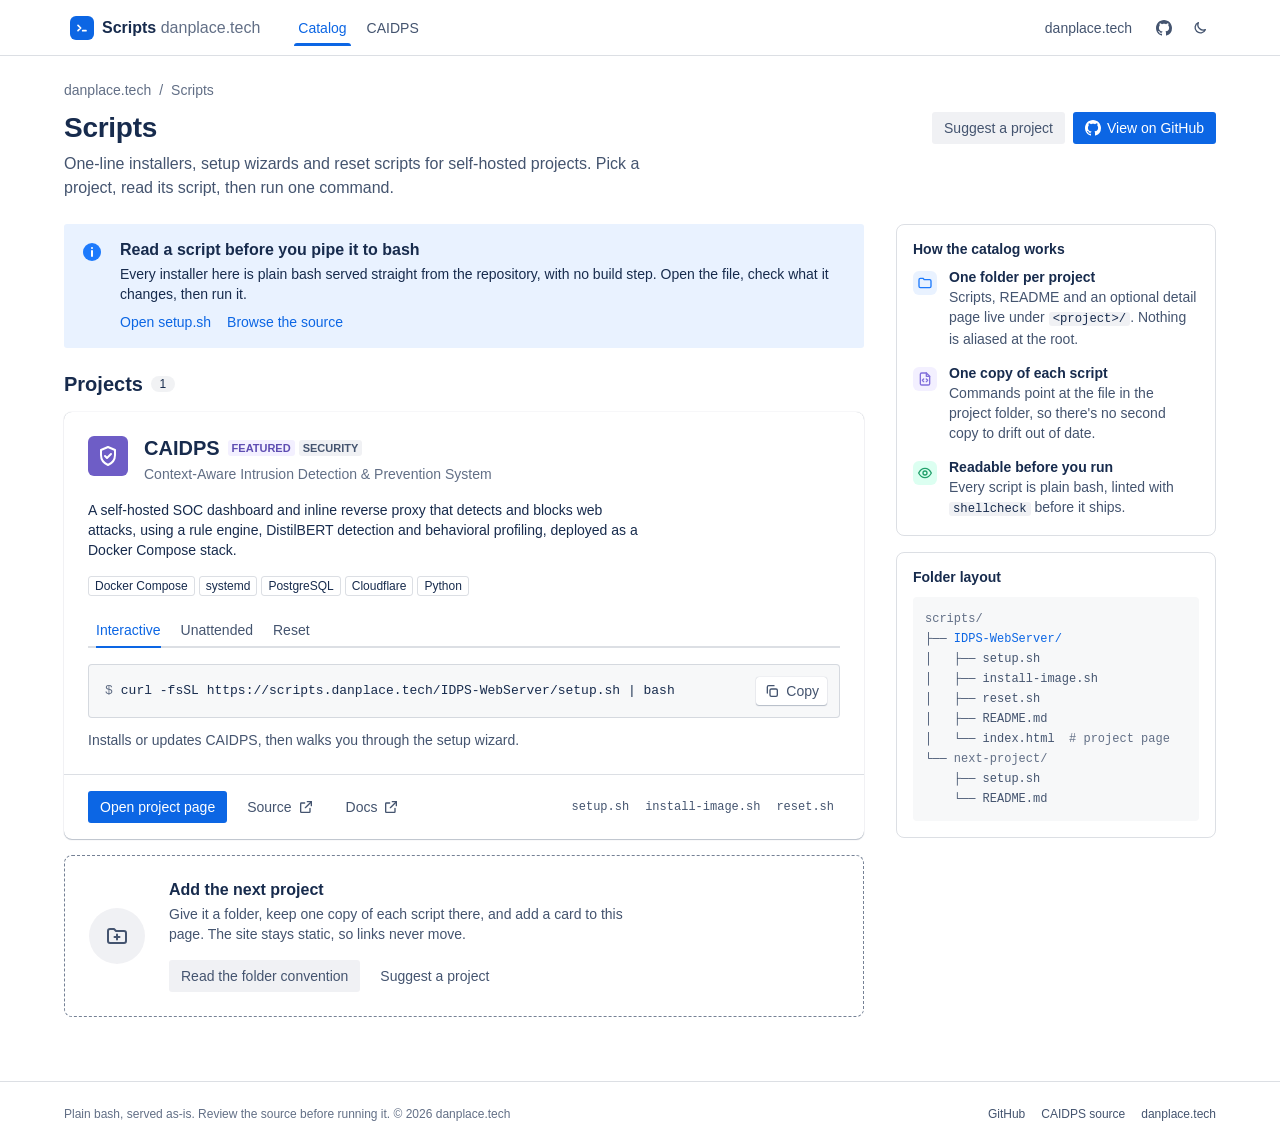
==== index.html @ fae5d6fe "feat(site): redesign catalog and CAIDPS page with Atlassian-style design system Move both pages onto" ====
<!DOCTYPE html>
<html lang="en">
<head>
  <meta charset="UTF-8">
  <meta name="viewport" content="width=device-width, initial-scale=1.0">
  <title>Scripts catalog | danplace.tech</title>
  <meta name="description" content="Reviewed one-line installers, setup scripts and reset scripts for self-hosted danplace.tech projects.">
  <meta name="theme-color" content="#FFFFFF" media="(prefers-color-scheme: light)">
  <meta name="theme-color" content="#1D2125" media="(prefers-color-scheme: dark)">
  <meta property="og:title" content="Scripts | danplace.tech">
  <meta property="og:description" content="Reviewed one-line installers, setup scripts and reset scripts for self-hosted danplace.tech projects.">
  <meta property="og:type" content="website">
  <meta property="og:url" content="https://scripts.danplace.tech/">
  <meta name="twitter:card" content="summary">
  <link rel="icon" href="favicon.svg" type="image/svg+xml">
  <script>
    try {
      var t = localStorage.getItem('ds-theme');
      if (t === 'light' || t === 'dark') document.documentElement.setAttribute('data-theme', t);
    } catch (e) {}
  </script>
  <link rel="stylesheet" href="assets/site.css">
</head>
<body>
  <a class="skip-link" href="#main">Skip to content</a>

  <header class="topnav">
    <div class="topnav-inner">
      <a class="product" href="./" aria-label="Scripts catalog home">
        <span class="product-logo" aria-hidden="true"><svg class="icon"><use href="assets/icons.svg#i-terminal"/></svg></span>
        <span>Scripts <span class="product-site">danplace.tech</span></span>
      </a>
      <nav aria-label="Primary">
        <ul class="nav-items">
          <li><a class="nav-item" href="./" aria-current="page">Catalog</a></li>
          <li><a class="nav-item" href="IDPS-WebServer/">CAIDPS</a></li>
        </ul>
      </nav>
      <div class="topnav-end">
        <a class="btn btn-subtle hide-small" href="https://danplace.tech" target="_blank" rel="noopener">danplace.tech</a>
        <a class="btn btn-subtle btn-icon" href="https://github.com/Jerit3787/scripts" target="_blank" rel="noopener" aria-label="Scripts repository on GitHub" title="Scripts repository on GitHub">
          <svg class="icon" aria-hidden="true"><use href="assets/icons.svg#i-github"/></svg>
        </a>
        <button class="btn btn-subtle btn-icon theme-toggle" type="button" data-theme-toggle aria-label="Switch theme">
          <svg class="icon icon-moon" aria-hidden="true"><use href="assets/icons.svg#i-moon"/></svg>
          <svg class="icon icon-sun" aria-hidden="true"><use href="assets/icons.svg#i-sun"/></svg>
        </button>
      </div>
    </div>
  </header>

  <main id="main" class="page">
    <nav class="breadcrumbs" aria-label="Breadcrumb">
      <ol>
        <li><a href="https://danplace.tech" target="_blank" rel="noopener">danplace.tech</a></li>
        <li><span aria-current="page">Scripts</span></li>
      </ol>
    </nav>

    <div class="page-header">
      <div class="page-header-main">
        <h1 class="page-title">Scripts</h1>
        <p class="page-description">
          One-line installers, setup wizards and reset scripts for self-hosted projects.
          Pick a project, read its script, then run one command.
        </p>
      </div>
      <div class="btn-group">
        <a class="btn" href="https://github.com/Jerit3787/scripts/issues" target="_blank" rel="noopener">Suggest a project</a>
        <a class="btn btn-primary" href="https://github.com/Jerit3787/scripts" target="_blank" rel="noopener">
          <svg class="icon" aria-hidden="true"><use href="assets/icons.svg#i-github"/></svg>
          View on GitHub
        </a>
      </div>
    </div>

    <div class="layout">
      <div class="stack">
        <section class="section-message" aria-labelledby="read-first-title">
          <svg class="icon-24" aria-hidden="true"><use href="assets/icons.svg#i-info"/></svg>
          <div class="section-message-body">
            <h2 id="read-first-title" class="heading-small">Read a script before you pipe it to bash</h2>
            <p>Every installer here is plain bash served straight from the repository, with no build step. Open the file, check what it changes, then run it.</p>
            <div class="section-message-actions">
              <a href="IDPS-WebServer/setup.sh">Open setup.sh</a>
              <a href="https://github.com/Jerit3787/scripts" target="_blank" rel="noopener">Browse the source</a>
            </div>
          </div>
        </section>

        <section class="stack-tight" id="catalog" aria-labelledby="catalog-title">
          <h2 id="catalog-title" class="section-heading">Projects <span class="badge" aria-label="1 project">1</span></h2>

          <article class="card" aria-labelledby="caidps-title">
            <div class="card-body">
              <div class="project-head">
                <span class="avatar" aria-hidden="true"><svg class="icon-24"><use href="assets/icons.svg#i-shield"/></svg></span>
                <div class="project-head-text">
                  <h3 id="caidps-title" class="project-title">
                    <a href="IDPS-WebServer/">CAIDPS</a>
                    <span class="lozenges">
                      <span class="lozenge lozenge-new">Featured</span>
                      <span class="lozenge">Security</span>
                    </span>
                  </h3>
                  <p class="project-subtitle">Context-Aware Intrusion Detection &amp; Prevention System</p>
                </div>
              </div>

              <p class="project-desc">
                A self-hosted SOC dashboard and inline reverse proxy that detects and blocks web attacks, using a
                rule engine, DistilBERT detection and behavioral profiling, deployed as a Docker Compose stack.
              </p>

              <ul class="tags" aria-label="Technologies">
                <li class="tag">Docker Compose</li>
                <li class="tag">systemd</li>
                <li class="tag">PostgreSQL</li>
                <li class="tag">Cloudflare</li>
                <li class="tag">Python</li>
              </ul>

              <div class="tabs" data-tabs>
                <div class="tab-list" role="tablist" aria-label="CAIDPS commands">
                  <button class="tab" type="button" role="tab" id="tab-interactive" aria-controls="panel-interactive" aria-selected="true">Interactive</button>
                  <button class="tab" type="button" role="tab" id="tab-unattended" aria-controls="panel-unattended" aria-selected="false" tabindex="-1">Unattended</button>
                  <button class="tab" type="button" role="tab" id="tab-reset" aria-controls="panel-reset" aria-selected="false" tabindex="-1">Reset</button>
                </div>

                <div class="tab-panel" role="tabpanel" id="panel-interactive" aria-labelledby="tab-interactive">
                  <div class="code-block">
                    <pre><span class="prompt" aria-hidden="true">$</span><code id="cmd-interactive">curl -fsSL https://scripts.danplace.tech/IDPS-WebServer/setup.sh | bash</code></pre>
                    <button class="btn" type="button" data-copy-target="cmd-interactive" aria-label="Copy interactive install command">
                      <svg class="icon icon-copy" aria-hidden="true"><use href="assets/icons.svg#i-copy"/></svg>
                      <svg class="icon icon-check" aria-hidden="true"><use href="assets/icons.svg#i-check"/></svg>
                      <span class="copy-label">Copy</span>
                    </button>
                  </div>
                  <p>Installs or updates CAIDPS, then walks you through the setup wizard.</p>
                </div>

                <div class="tab-panel" role="tabpanel" id="panel-unattended" aria-labelledby="tab-unattended" hidden>
                  <div class="code-block">
                    <pre><span class="prompt" aria-hidden="true">$</span><code id="cmd-unattended">curl -fsSL https://scripts.danplace.tech/IDPS-WebServer/setup.sh | CAIDPS_NON_INTERACTIVE=1 bash</code></pre>
                    <button class="btn" type="button" data-copy-target="cmd-unattended" aria-label="Copy unattended install command">
                      <svg class="icon icon-copy" aria-hidden="true"><use href="assets/icons.svg#i-copy"/></svg>
                      <svg class="icon icon-check" aria-hidden="true"><use href="assets/icons.svg#i-check"/></svg>
                      <span class="copy-label">Copy</span>
                    </button>
                  </div>
                  <p>Production install with the Docker Compose stack and no prompts. For an install without a git checkout, use the <a href="IDPS-WebServer/#install">image-only command</a>.</p>
                </div>

                <div class="tab-panel" role="tabpanel" id="panel-reset" aria-labelledby="tab-reset" hidden>
                  <div class="code-block">
                    <pre><span class="prompt" aria-hidden="true">$</span><code id="cmd-reset">curl -fsSL https://scripts.danplace.tech/IDPS-WebServer/reset.sh | bash</code></pre>
                    <button class="btn" type="button" data-copy-target="cmd-reset" aria-label="Copy reset command">
                      <svg class="icon icon-copy" aria-hidden="true"><use href="assets/icons.svg#i-copy"/></svg>
                      <svg class="icon icon-check" aria-hidden="true"><use href="assets/icons.svg#i-check"/></svg>
                      <span class="copy-label">Copy</span>
                    </button>
                  </div>
                  <p>Deletes local CAIDPS data, database and volumes after you type <code>reset</code>. Back up first with <code>scripts/backup.sh create</code>.</p>
                </div>
              </div>
            </div>

            <div class="card-footer">
              <div class="btn-group">
                <a class="btn btn-primary" href="IDPS-WebServer/">Open project page</a>
                <a class="btn btn-subtle" href="https://github.com/Jerit3787/IDPS-WebServer" target="_blank" rel="noopener">
                  Source <svg class="icon" aria-hidden="true"><use href="assets/icons.svg#i-external"/></svg>
                </a>
                <a class="btn btn-subtle" href="https://github.com/Jerit3787/scripts/blob/main/IDPS-WebServer/README.md" target="_blank" rel="noopener">
                  Docs <svg class="icon" aria-hidden="true"><use href="assets/icons.svg#i-external"/></svg>
                </a>
              </div>
              <ul class="file-chips" aria-label="Scripts in this project">
                <li><a href="IDPS-WebServer/setup.sh">setup.sh</a></li>
                <li><a href="IDPS-WebServer/install-image.sh">install-image.sh</a></li>
                <li><a href="IDPS-WebServer/reset.sh">reset.sh</a></li>
              </ul>
            </div>
          </article>

          <div class="empty-state">
            <span class="empty-state-art" aria-hidden="true"><svg class="icon-24"><use href="assets/icons.svg#i-folder-plus"/></svg></span>
            <div>
              <h3 class="heading-small">Add the next project</h3>
              <p>Give it a folder, keep one copy of each script there, and add a card to this page. The site stays static, so links never move.</p>
              <div class="btn-group">
                <a class="btn" href="https://github.com/Jerit3787/scripts#adding-a-project" target="_blank" rel="noopener">Read the folder convention</a>
                <a class="btn btn-subtle" href="https://github.com/Jerit3787/scripts/issues" target="_blank" rel="noopener">Suggest a project</a>
              </div>
            </div>
          </div>
        </section>
      </div>

      <aside id="how" aria-labelledby="how-title">
        <section class="panel">
          <h2 id="how-title" class="panel-title">How the catalog works</h2>
          <ul class="rule-list">
            <li>
              <span class="icon-tile tile-blue" aria-hidden="true"><svg class="icon"><use href="assets/icons.svg#i-folder"/></svg></span>
              <div>
                <h3 class="heading-xsmall">One folder per project</h3>
                <p>Scripts, README and an optional detail page live under <code>&lt;project&gt;/</code>. Nothing is aliased at the root.</p>
              </div>
            </li>
            <li>
              <span class="icon-tile tile-purple" aria-hidden="true"><svg class="icon"><use href="assets/icons.svg#i-file-code"/></svg></span>
              <div>
                <h3 class="heading-xsmall">One copy of each script</h3>
                <p>Commands point at the file in the project folder, so there's no second copy to drift out of date.</p>
              </div>
            </li>
            <li>
              <span class="icon-tile tile-green" aria-hidden="true"><svg class="icon"><use href="assets/icons.svg#i-eye"/></svg></span>
              <div>
                <h3 class="heading-xsmall">Readable before you run</h3>
                <p>Every script is plain bash, linted with <code>shellcheck</code> before it ships.</p>
              </div>
            </li>
          </ul>
        </section>

        <section class="panel" aria-labelledby="layout-title">
          <h2 id="layout-title" class="panel-title">Folder layout</h2>
          <pre class="tree" aria-label="Project folder convention"><span class="dim">scripts/</span>
├── <span class="hl">IDPS-WebServer/</span>
│   ├── setup.sh
│   ├── install-image.sh
│   ├── reset.sh
│   ├── README.md
│   └── index.html  <span class="dim"># project page</span>
└── <span class="dim">next-project/</span>
    ├── setup.sh
    └── README.md</pre>
        </section>
      </aside>
    </div>
  </main>

  <footer class="site-footer">
    <div class="site-footer-inner">
      <p>Plain bash, served as-is. Review the source before running it. © 2026 danplace.tech</p>
      <ul class="footer-links">
        <li><a href="https://github.com/Jerit3787/scripts" target="_blank" rel="noopener">GitHub</a></li>
        <li><a href="https://github.com/Jerit3787/IDPS-WebServer" target="_blank" rel="noopener">CAIDPS source</a></li>
        <li><a href="https://danplace.tech" target="_blank" rel="noopener">danplace.tech</a></li>
      </ul>
    </div>
  </footer>

  <script src="assets/site.js"></script>
</body>
</html>
---- assets/site.css ----
/*
 * scripts.danplace.tech — shared styles
 * Modelled on the Atlassian Design System (ADS): design tokens, 8px spacing grid,
 * system type stack, and ADS-style components (top nav, buttons, lozenges, tags,
 * tabs, section messages, code blocks, flags). Light and dark themes.
 */

/* ---------- Tokens: light ---------- */
:root {
  color-scheme: light;

  --ds-text: #172B4D;
  --ds-text-subtle: #44546F;
  --ds-text-subtlest: #626F86;
  --ds-text-inverse: #FFFFFF;
  --ds-text-selected: #0C66E4;
  --ds-text-success: #216E4E;
  --ds-text-warning: #A54800;
  --ds-text-danger: #AE2E24;
  --ds-text-discovery: #5E4DB2;
  --ds-text-information: #0055CC;
  --ds-link: #0C66E4;
  --ds-link-pressed: #0055CC;

  --ds-icon-information: #1D7AFC;
  --ds-icon-warning: #E56910;
  --ds-icon-success: #22A06B;
  --ds-icon-discovery: #8270DB;

  --ds-surface: #FFFFFF;
  --ds-surface-sunken: #F7F8F9;
  --ds-surface-raised: #FFFFFF;
  --ds-surface-overlay: #FFFFFF;

  --ds-bg-neutral: #091E420F;
  --ds-bg-neutral-hovered: #091E4224;
  --ds-bg-neutral-pressed: #091E424F;
  --ds-bg-neutral-subtle-hovered: #091E420F;
  --ds-bg-neutral-subtle-pressed: #091E4224;
  --ds-bg-selected: #E9F2FF;
  --ds-bg-selected-hovered: #CCE0FF;
  --ds-bg-brand-bold: #0C66E4;
  --ds-bg-brand-bold-hovered: #0055CC;
  --ds-bg-brand-bold-pressed: #09326C;
  --ds-bg-information: #E9F2FF;
  --ds-bg-warning: #FFF7D6;
  --ds-bg-success: #DCFFF1;
  --ds-bg-success-bold: #1F845A;
  --ds-bg-discovery: #F3F0FF;
  --ds-bg-discovery-bold: #6E5DC6;
  --ds-bg-inverse: #172B4D;

  --ds-border: #091E4224;
  --ds-border-bold: #758195;
  --ds-border-focused: #388BFF;
  --ds-border-selected: #0C66E4;

  --ds-shadow-raised: 0 1px 1px #091E4240, 0 0 1px #091E424F;
  --ds-shadow-overlay: 0 8px 12px #091E4226, 0 0 1px #091E424F;

  --ds-font: ui-sans-serif, -apple-system, BlinkMacSystemFont, "Segoe UI", Ubuntu, "Helvetica Neue", sans-serif;
  --ds-font-code: ui-monospace, Menlo, "Segoe UI Mono", "Ubuntu Mono", monospace;

  /* 8px grid */
  --ds-space-050: 4px;
  --ds-space-075: 6px;
  --ds-space-100: 8px;
  --ds-space-150: 12px;
  --ds-space-200: 16px;
  --ds-space-250: 20px;
  --ds-space-300: 24px;
  --ds-space-400: 32px;
  --ds-space-500: 40px;
  --ds-space-600: 48px;
  --ds-space-800: 64px;

  --ds-radius-small: 3px;
  --ds-radius: 4px;
  --ds-radius-large: 8px;
}

/* ---------- Tokens: dark ---------- */
@media (prefers-color-scheme: dark) {
  :root:not([data-theme="light"]) {
    color-scheme: dark;
    --ds-text: #B6C2CF;
    --ds-text-subtle: #9FADBC;
    --ds-text-subtlest: #8C9BAB;
    --ds-text-inverse: #1D2125;
    --ds-text-selected: #579DFF;
    --ds-text-success: #7EE2B8;
    --ds-text-warning: #F5CD47;
    --ds-text-danger: #FD9891;
    --ds-text-discovery: #B8ACF6;
    --ds-text-information: #85B8FF;
    --ds-link: #579DFF;
    --ds-link-pressed: #85B8FF;
    --ds-icon-information: #388BFF;
    --ds-icon-warning: #FEA362;
    --ds-icon-success: #2ABB7F;
    --ds-icon-discovery: #8F7EE7;
    --ds-surface: #1D2125;
    --ds-surface-sunken: #161A1D;
    --ds-surface-raised: #22272B;
    --ds-surface-overlay: #282E33;
    --ds-bg-neutral: #A1BDD914;
    --ds-bg-neutral-hovered: #A6C5E229;
    --ds-bg-neutral-pressed: #BFDBF847;
    --ds-bg-neutral-subtle-hovered: #A1BDD914;
    --ds-bg-neutral-subtle-pressed: #A6C5E229;
    --ds-bg-selected: #1C2B41;
    --ds-bg-selected-hovered: #09326C;
    --ds-bg-brand-bold: #579DFF;
    --ds-bg-brand-bold-hovered: #85B8FF;
    --ds-bg-brand-bold-pressed: #CCE0FF;
    --ds-bg-information: #1C2B41;
    --ds-bg-warning: #533F04;
    --ds-bg-success: #164B35;
    --ds-bg-success-bold: #4BCE97;
    --ds-bg-discovery: #352C63;
    --ds-bg-discovery-bold: #9F8FEF;
    --ds-bg-inverse: #DEE4EA;
    --ds-border: #A6C5E229;
    --ds-border-bold: #738496;
    --ds-border-focused: #85B8FF;
    --ds-border-selected: #579DFF;
    --ds-shadow-raised: 0 1px 1px #03040442, 0 0 1px #03040480;
    --ds-shadow-overlay: 0 0 0 1px #39424A, 0 8px 12px #0304045C, 0 0 1px 1px #03040480;
  }
}

:root[data-theme="dark"] {
  color-scheme: dark;
  --ds-text: #B6C2CF;
  --ds-text-subtle: #9FADBC;
  --ds-text-subtlest: #8C9BAB;
  --ds-text-inverse: #1D2125;
  --ds-text-selected: #579DFF;
  --ds-text-success: #7EE2B8;
  --ds-text-warning: #F5CD47;
  --ds-text-danger: #FD9891;
  --ds-text-discovery: #B8ACF6;
  --ds-text-information: #85B8FF;
  --ds-link: #579DFF;
  --ds-link-pressed: #85B8FF;
  --ds-icon-information: #388BFF;
  --ds-icon-warning: #FEA362;
  --ds-icon-success: #2ABB7F;
  --ds-icon-discovery: #8F7EE7;
  --ds-surface: #1D2125;
  --ds-surface-sunken: #161A1D;
  --ds-surface-raised: #22272B;
  --ds-surface-overlay: #282E33;
  --ds-bg-neutral: #A1BDD914;
  --ds-bg-neutral-hovered: #A6C5E229;
  --ds-bg-neutral-pressed: #BFDBF847;
  --ds-bg-neutral-subtle-hovered: #A1BDD914;
  --ds-bg-neutral-subtle-pressed: #A6C5E229;
  --ds-bg-selected: #1C2B41;
  --ds-bg-selected-hovered: #09326C;
  --ds-bg-brand-bold: #579DFF;
  --ds-bg-brand-bold-hovered: #85B8FF;
  --ds-bg-brand-bold-pressed: #CCE0FF;
  --ds-bg-information: #1C2B41;
  --ds-bg-warning: #533F04;
  --ds-bg-success: #164B35;
  --ds-bg-success-bold: #4BCE97;
  --ds-bg-discovery: #352C63;
  --ds-bg-discovery-bold: #9F8FEF;
  --ds-bg-inverse: #DEE4EA;
  --ds-border: #A6C5E229;
  --ds-border-bold: #738496;
  --ds-border-focused: #85B8FF;
  --ds-border-selected: #579DFF;
  --ds-shadow-raised: 0 1px 1px #03040442, 0 0 1px #03040480;
  --ds-shadow-overlay: 0 0 0 1px #39424A, 0 8px 12px #0304045C, 0 0 1px 1px #03040480;
}

/* ---------- Base ---------- */
*,
*::before,
*::after {
  box-sizing: border-box;
}

html {
  -webkit-text-size-adjust: 100%;
  scroll-padding-top: 72px;
}

body {
  margin: 0;
  min-height: 100vh;
  background: var(--ds-surface);
  color: var(--ds-text);
  font-family: var(--ds-font);
  font-size: 14px;
  line-height: 20px;
  -webkit-font-smoothing: antialiased;
}

h1, h2, h3, p, ul, ol, pre, figure {
  margin: 0;
}

ul, ol {
  padding: 0;
}

a {
  color: var(--ds-link);
  text-decoration: none;
}

a:hover {
  text-decoration: underline;
}

a:active {
  color: var(--ds-link-pressed);
}

button {
  font: inherit;
  color: inherit;
}

code {
  font-family: var(--ds-font-code);
  font-size: 0.875em;
}

:not(pre) > code {
  padding: 0 var(--ds-space-050);
  border-radius: var(--ds-radius-small);
  background: var(--ds-bg-neutral);
  color: var(--ds-text);
  overflow-wrap: anywhere;
}

:focus-visible {
  outline: 2px solid var(--ds-border-focused);
  outline-offset: 2px;
}

::selection {
  background: var(--ds-bg-selected-hovered);
}

.visually-hidden {
  position: absolute;
  width: 1px;
  height: 1px;
  overflow: hidden;
  clip: rect(0 0 0 0);
  white-space: nowrap;
}

.skip-link {
  position: absolute;
  top: var(--ds-space-100);
  left: -9999px;
  z-index: 300;
  padding: var(--ds-space-075) var(--ds-space-150);
  border-radius: var(--ds-radius);
  background: var(--ds-bg-brand-bold);
  color: var(--ds-text-inverse);
  font-weight: 500;
}

.skip-link:focus {
  left: var(--ds-space-200);
}

.icon {
  width: 16px;
  height: 16px;
  flex: 0 0 auto;
}

.icon-24 {
  width: 24px;
  height: 24px;
  flex: 0 0 auto;
}

/* ---------- Top navigation ---------- */
.topnav {
  position: sticky;
  top: 0;
  z-index: 100;
  height: 56px;
  background: var(--ds-surface);
  border-bottom: 1px solid var(--ds-border);
}

.topnav-inner {
  display: flex;
  align-items: center;
  gap: var(--ds-space-100);
  height: 100%;
  max-width: 1200px;
  margin: 0 auto;
  padding: 0 var(--ds-space-300);
}

.product {
  display: inline-flex;
  align-items: center;
  gap: var(--ds-space-100);
  height: 40px;
  margin-right: var(--ds-space-200);
  padding: 0 var(--ds-space-075);
  border-radius: var(--ds-radius);
  color: var(--ds-text);
  font-size: 16px;
  font-weight: 600;
  white-space: nowrap;
}

.product:hover {
  background: var(--ds-bg-neutral-subtle-hovered);
  text-decoration: none;
}

.product-logo {
  display: grid;
  place-items: center;
  width: 24px;
  height: 24px;
  border-radius: 6px;
  background: var(--ds-bg-brand-bold);
  color: var(--ds-text-inverse);
}

.product-site {
  color: var(--ds-text-subtlest);
  font-weight: 400;
}

.nav-items {
  display: flex;
  align-items: stretch;
  gap: var(--ds-space-050);
  height: 100%;
  list-style: none;
}

.nav-items li {
  display: flex;
}

.nav-item {
  position: relative;
  display: inline-flex;
  align-items: center;
  margin: var(--ds-space-100) 0;
  padding: 0 var(--ds-space-100);
  border-radius: var(--ds-radius);
  color: var(--ds-text-subtle);
  font-weight: 500;
  white-space: nowrap;
}

.nav-item:hover {
  background: var(--ds-bg-neutral-subtle-hovered);
  color: var(--ds-text);
  text-decoration: none;
}

.nav-item[aria-current="page"] {
  color: var(--ds-text-selected);
}

.nav-item[aria-current="page"]::after {
  content: "";
  position: absolute;
  right: var(--ds-space-050);
  bottom: -8px;
  left: var(--ds-space-050);
  height: 3px;
  border-radius: 3px 3px 0 0;
  background: var(--ds-border-selected);
}

.topnav-end {
  display: flex;
  align-items: center;
  gap: var(--ds-space-050);
  margin-left: auto;
}

/* ---------- Buttons ---------- */
.btn {
  display: inline-flex;
  align-items: center;
  justify-content: center;
  gap: var(--ds-space-075);
  height: 32px;
  padding: 0 var(--ds-space-150);
  border: 0;
  border-radius: var(--ds-radius-small);
  background: var(--ds-bg-neutral);
  color: var(--ds-text-subtle);
  font-size: 14px;
  font-weight: 500;
  line-height: 20px;
  white-space: nowrap;
  cursor: pointer;
  transition: background-color 0.1s ease;
}

.btn:hover {
  background: var(--ds-bg-neutral-hovered);
  color: var(--ds-text-subtle);
  text-decoration: none;
}

.btn:active {
  background: var(--ds-bg-neutral-pressed);
}

.btn-primary {
  background: var(--ds-bg-brand-bold);
  color: var(--ds-text-inverse);
}

.btn-primary:hover {
  background: var(--ds-bg-brand-bold-hovered);
  color: var(--ds-text-inverse);
}

.btn-primary:active {
  background: var(--ds-bg-brand-bold-pressed);
  color: var(--ds-text-inverse);
}

.btn-subtle {
  background: transparent;
}

.btn-subtle:hover {
  background: var(--ds-bg-neutral-subtle-hovered);
}

.btn-subtle:active {
  background: var(--ds-bg-neutral-subtle-pressed);
}

.btn-icon {
  width: 32px;
  padding: 0;
}

.btn.is-copied {
  background: var(--ds-bg-success);
  color: var(--ds-text-success);
}

.btn .icon-check {
  display: none;
}

.btn.is-copied .icon-copy {
  display: none;
}

.btn.is-copied .icon-check {
  display: block;
}

.btn-group {
  display: flex;
  flex-wrap: wrap;
  gap: var(--ds-space-100);
}

/* Theme toggle shows the icon of the theme it switches to */
.theme-toggle .icon-sun {
  display: none;
}

:root[data-theme="dark"] .theme-toggle .icon-sun {
  display: block;
}

:root[data-theme="dark"] .theme-toggle .icon-moon {
  display: none;
}

@media (prefers-color-scheme: dark) {
  :root:not([data-theme="light"]) .theme-toggle .icon-sun {
    display: block;
  }

  :root:not([data-theme="light"]) .theme-toggle .icon-moon {
    display: none;
  }
}

/* ---------- Page layout ---------- */
.page {
  max-width: 1200px;
  margin: 0 auto;
  padding: var(--ds-space-300) var(--ds-space-300) var(--ds-space-800);
}

.page-header {
  display: flex;
  align-items: flex-start;
  justify-content: space-between;
  gap: var(--ds-space-300);
  margin-bottom: var(--ds-space-300);
}

.page-header-main {
  min-width: 0;
}

.page-title-row {
  display: flex;
  align-items: center;
  gap: var(--ds-space-200);
}

.page-title {
  font-size: 28px;
  font-weight: 600;
  line-height: 32px;
  letter-spacing: -0.01em;
}

.page-description {
  max-width: 68ch;
  margin-top: var(--ds-space-100);
  color: var(--ds-text-subtle);
  font-size: 16px;
  line-height: 24px;
}

.layout {
  display: grid;
  grid-template-columns: minmax(0, 1fr) 320px;
  gap: var(--ds-space-400);
  align-items: start;
}

.stack {
  display: grid;
  gap: var(--ds-space-300);
}

.stack-tight {
  display: grid;
  gap: var(--ds-space-200);
}

.section-heading {
  display: flex;
  align-items: center;
  gap: var(--ds-space-100);
  font-size: 20px;
  font-weight: 600;
  line-height: 24px;
}

.section-intro {
  margin-top: var(--ds-space-050);
  color: var(--ds-text-subtle);
}

.heading-small {
  font-size: 16px;
  font-weight: 600;
  line-height: 20px;
}

.heading-xsmall {
  font-size: 14px;
  font-weight: 600;
  line-height: 16px;
}

.subtle {
  color: var(--ds-text-subtle);
}

.subtlest {
  color: var(--ds-text-subtlest);
}

/* ---------- Breadcrumbs ---------- */
.breadcrumbs {
  margin-bottom: var(--ds-space-150);
}

.breadcrumbs ol {
  display: flex;
  flex-wrap: wrap;
  align-items: center;
  list-style: none;
}

.breadcrumbs li {
  display: inline-flex;
  align-items: center;
  color: var(--ds-text-subtlest);
}

.breadcrumbs li + li::before {
  content: "/";
  padding: 0 var(--ds-space-100);
  color: var(--ds-text-subtlest);
}

.breadcrumbs a {
  color: var(--ds-text-subtlest);
}

.breadcrumbs a:hover {
  color: var(--ds-text-subtle);
}

/* ---------- Avatar (project) ---------- */
.avatar {
  display: grid;
  place-items: center;
  width: 40px;
  height: 40px;
  flex: 0 0 auto;
  border-radius: 6px;
  background: var(--ds-bg-discovery-bold);
  color: #FFFFFF;
}

.avatar-large {
  width: 48px;
  height: 48px;
  border-radius: 8px;
}

:root[data-theme="dark"] .avatar {
  color: #1D2125;
}

@media (prefers-color-scheme: dark) {
  :root:not([data-theme="light"]) .avatar {
    color: #1D2125;
  }
}

/* ---------- Lozenge, tag, badge ---------- */
.lozenge {
  display: inline-flex;
  align-items: center;
  height: 16px;
  padding: 0 var(--ds-space-050);
  border-radius: var(--ds-radius-small);
  background: var(--ds-bg-neutral);
  color: var(--ds-text-subtle);
  font-size: 11px;
  font-weight: 700;
  line-height: 16px;
  text-transform: uppercase;
  white-space: nowrap;
}

.lozenge-new {
  background: var(--ds-bg-discovery);
  color: var(--ds-text-discovery);
}

.lozenge-success {
  background: var(--ds-bg-success);
  color: var(--ds-text-success);
}

.lozenges {
  display: flex;
  flex-wrap: wrap;
  gap: var(--ds-space-050);
}

.tags {
  display: flex;
  flex-wrap: wrap;
  gap: var(--ds-space-050);
  list-style: none;
}

.tag {
  display: inline-flex;
  align-items: center;
  height: 20px;
  padding: 0 var(--ds-space-075);
  border: 1px solid var(--ds-border);
  border-radius: var(--ds-radius-small);
  color: var(--ds-text);
  font-size: 12px;
  line-height: 16px;
}

.badge {
  display: inline-flex;
  align-items: center;
  justify-content: center;
  min-width: 24px;
  height: 16px;
  padding: 0 var(--ds-space-075);
  border-radius: 8px;
  background: var(--ds-bg-neutral);
  color: var(--ds-text);
  font-size: 12px;
  font-weight: 400;
  line-height: 16px;
}

/* ---------- Card ---------- */
.card {
  border-radius: var(--ds-radius-large);
  background: var(--ds-surface-raised);
  box-shadow: var(--ds-shadow-raised);
}

.card-body {
  padding: var(--ds-space-300);
}

.card-footer {
  display: flex;
  flex-wrap: wrap;
  align-items: center;
  justify-content: space-between;
  gap: var(--ds-space-150);
  padding: var(--ds-space-200) var(--ds-space-300);
  border-top: 1px solid var(--ds-border);
}

.project-head {
  display: flex;
  align-items: flex-start;
  gap: var(--ds-space-200);
}

.project-head-text {
  flex: 1 1 auto;
  min-width: 0;
}

.project-title {
  display: flex;
  flex-wrap: wrap;
  align-items: center;
  gap: var(--ds-space-100);
  font-size: 20px;
  font-weight: 600;
  line-height: 24px;
}

.project-title a {
  color: var(--ds-text);
}

.project-subtitle {
  margin-top: var(--ds-space-050);
  color: var(--ds-text-subtlest);
}

.project-desc {
  max-width: 72ch;
  margin: var(--ds-space-200) 0;
  color: var(--ds-text);
}

/* Empty state */
.empty-state {
  display: flex;
  align-items: center;
  gap: var(--ds-space-300);
  padding: var(--ds-space-300);
  border: 1px dashed var(--ds-border-bold);
  border-radius: var(--ds-radius-large);
}

.empty-state-art {
  display: grid;
  place-items: center;
  width: 56px;
  height: 56px;
  flex: 0 0 auto;
  border-radius: 50%;
  background: var(--ds-bg-neutral);
  color: var(--ds-text-subtle);
}

.empty-state p {
  max-width: 60ch;
  margin: var(--ds-space-050) 0 var(--ds-space-200);
  color: var(--ds-text-subtle);
}

/* ---------- Section message ---------- */
.section-message {
  display: flex;
  gap: var(--ds-space-200);
  padding: var(--ds-space-200);
  border-radius: var(--ds-radius-small);
  background: var(--ds-bg-information);
}

.section-message .icon-24 {
  color: var(--ds-icon-information);
}

.section-message-warning {
  background: var(--ds-bg-warning);
}

.section-message-warning .icon-24 {
  color: var(--ds-icon-warning);
}

.section-message-body {
  display: grid;
  gap: var(--ds-space-050);
  min-width: 0;
}

.section-message-actions {
  display: flex;
  flex-wrap: wrap;
  gap: var(--ds-space-200);
  margin-top: var(--ds-space-050);
  font-weight: 500;
}

/* ---------- Tabs ---------- */
.tabs {
  margin-top: var(--ds-space-200);
}

.tab-list {
  display: flex;
  gap: var(--ds-space-050);
  overflow-x: auto;
  scrollbar-width: none;
  box-shadow: inset 0 -2px 0 var(--ds-border);
}

.tab-list::-webkit-scrollbar {
  display: none;
}

.tab {
  position: relative;
  flex: 0 0 auto;
  height: 36px;
  padding: 0 var(--ds-space-100);
  border: 0;
  background: transparent;
  color: var(--ds-text-subtle);
  font-weight: 500;
  cursor: pointer;
}

.tab:hover {
  color: var(--ds-text);
}

.tab:hover::after {
  content: "";
  position: absolute;
  right: var(--ds-space-100);
  bottom: 0;
  left: var(--ds-space-100);
  height: 2px;
  background: var(--ds-border-bold);
}

.tab[aria-selected="true"] {
  color: var(--ds-text-selected);
}

.tab[aria-selected="true"]::after {
  content: "";
  position: absolute;
  right: var(--ds-space-100);
  bottom: 0;
  left: var(--ds-space-100);
  height: 2px;
  background: var(--ds-border-selected);
}

.tab:focus-visible {
  outline-offset: -2px;
  border-radius: var(--ds-radius-small);
}

.tab-panel {
  display: grid;
  gap: var(--ds-space-150);
  padding-top: var(--ds-space-200);
}

.tab-panel[hidden] {
  display: none;
}

.tab-panel > p {
  color: var(--ds-text-subtle);
}

/* ---------- Code block ---------- */
.code-block {
  display: flex;
  align-items: flex-start;
  gap: var(--ds-space-150);
  padding: var(--ds-space-150) var(--ds-space-150) var(--ds-space-150) var(--ds-space-200);
  border: 1px solid var(--ds-border);
  border-radius: var(--ds-radius);
  background: var(--ds-surface-sunken);
}

.code-block pre {
  display: flex;
  flex: 1 1 auto;
  gap: var(--ds-space-100);
  min-width: 0;
  padding: var(--ds-space-050) 0;
  font-family: var(--ds-font-code);
  font-size: 13px;
  line-height: 20px;
  white-space: pre-wrap;
  overflow-wrap: anywhere;
}

.code-block .prompt {
  color: var(--ds-text-subtlest);
  user-select: none;
}

.code-block code {
  color: var(--ds-text);
  font-size: inherit;
}

.code-block .btn {
  flex: 0 0 auto;
  height: 28px;
  padding: 0 var(--ds-space-100);
  background: var(--ds-surface-raised);
  box-shadow: var(--ds-shadow-raised);
}

.code-block .btn:hover {
  background: var(--ds-bg-neutral-hovered);
}

.code-block .btn.is-copied {
  background: var(--ds-bg-success);
}

/* Log output, read-only */
.log {
  padding: var(--ds-space-200);
  border: 1px solid var(--ds-border);
  border-radius: var(--ds-radius);
  background: var(--ds-surface-sunken);
  font-family: var(--ds-font-code);
  font-size: 13px;
  line-height: 22px;
  overflow-x: auto;
  white-space: pre;
}

.log .ok {
  color: var(--ds-text-success);
}

.log .warn {
  color: var(--ds-text-warning);
}

.log .muted {
  color: var(--ds-text-subtlest);
}

/* ---------- Side panel ---------- */
.panel {
  padding: var(--ds-space-200);
  border: 1px solid var(--ds-border);
  border-radius: var(--ds-radius-large);
}

.panel + .panel {
  margin-top: var(--ds-space-200);
}

.panel-title {
  margin-bottom: var(--ds-space-150);
  font-size: 14px;
  font-weight: 600;
  line-height: 16px;
}

.rule-list {
  display: grid;
  gap: var(--ds-space-200);
  list-style: none;
}

.rule-list li {
  display: flex;
  gap: var(--ds-space-150);
}

.rule-list .icon-tile {
  margin-top: 2px;
}

.rule-list p {
  margin-top: 2px;
  color: var(--ds-text-subtle);
}

.icon-tile {
  display: grid;
  place-items: center;
  width: 24px;
  height: 24px;
  flex: 0 0 auto;
  border-radius: 6px;
  background: var(--ds-bg-neutral);
  color: var(--ds-text-subtle);
}

.icon-tile-large {
  width: 32px;
  height: 32px;
  border-radius: 8px;
}

.tile-blue {
  background: var(--ds-bg-information);
  color: var(--ds-icon-information);
}

.tile-green {
  background: var(--ds-bg-success);
  color: var(--ds-icon-success);
}

.tile-purple {
  background: var(--ds-bg-discovery);
  color: var(--ds-icon-discovery);
}

.tile-orange {
  background: var(--ds-bg-warning);
  color: var(--ds-icon-warning);
}

.tree {
  margin-top: var(--ds-space-150);
  padding: var(--ds-space-150);
  border-radius: var(--ds-radius);
  background: var(--ds-surface-sunken);
  color: var(--ds-text-subtle);
  font-family: var(--ds-font-code);
  font-size: 12px;
  line-height: 20px;
  overflow-x: auto;
}

.tree .hl {
  color: var(--ds-text-selected);
}

.tree .dim {
  color: var(--ds-text-subtlest);
}

/* Key/value details, like an issue sidebar */
.details {
  display: grid;
  grid-template-columns: max-content minmax(0, 1fr);
  gap: var(--ds-space-150) var(--ds-space-200);
}

.details dt {
  color: var(--ds-text-subtle);
  font-weight: 500;
}

.details dd {
  margin: 0;
  min-width: 0;
  overflow-wrap: anywhere;
}

.file-list {
  display: grid;
  list-style: none;
  margin: 0 calc(var(--ds-space-100) * -1);
}

.file-list a {
  display: flex;
  align-items: center;
  gap: var(--ds-space-100);
  padding: var(--ds-space-075) var(--ds-space-100);
  border-radius: var(--ds-radius);
  color: var(--ds-text);
}

.file-list a:hover {
  background: var(--ds-bg-neutral-subtle-hovered);
  text-decoration: none;
}

.file-list .icon {
  color: var(--ds-text-subtlest);
}

.file-list .file-name {
  font-family: var(--ds-font-code);
  font-size: 13px;
}

.file-list .file-meta {
  margin-left: auto;
  color: var(--ds-text-subtlest);
  font-size: 12px;
}

.file-chips {
  display: flex;
  flex-wrap: wrap;
  gap: var(--ds-space-050);
  list-style: none;
}

.file-chips a {
  display: inline-flex;
  align-items: center;
  height: 24px;
  padding: 0 var(--ds-space-075);
  border-radius: var(--ds-radius-small);
  color: var(--ds-text-subtle);
  font-family: var(--ds-font-code);
  font-size: 12px;
}

.file-chips a:hover {
  background: var(--ds-bg-neutral-subtle-hovered);
  color: var(--ds-text);
  text-decoration: none;
}

/* ---------- Feature list (project page) ---------- */
.feature-grid {
  display: grid;
  grid-template-columns: repeat(2, minmax(0, 1fr));
}

.feature {
  display: flex;
  gap: var(--ds-space-200);
  padding: var(--ds-space-300);
  border-top: 1px solid var(--ds-border);
}

.feature:nth-child(-n + 2) {
  border-top: 0;
}

.feature:nth-child(even) {
  border-left: 1px solid var(--ds-border);
}

.feature p {
  margin-top: var(--ds-space-050);
  color: var(--ds-text-subtle);
}

/* ---------- Wizard steps (a real sequence) ---------- */
.steps {
  display: grid;
  list-style: none;
  counter-reset: step;
}

.steps > li {
  position: relative;
  display: grid;
  grid-template-columns: 24px minmax(0, 1fr);
  gap: var(--ds-space-200);
  padding-bottom: var(--ds-space-300);
  counter-increment: step;
}

.steps > li::before {
  content: counter(step);
  display: grid;
  place-items: center;
  width: 24px;
  height: 24px;
  border-radius: 50%;
  background: var(--ds-bg-brand-bold);
  color: var(--ds-text-inverse);
  font-size: 12px;
  font-weight: 600;
}

.steps > li:not(:last-child)::after {
  content: "";
  position: absolute;
  top: 28px;
  bottom: 4px;
  left: 11px;
  width: 2px;
  border-radius: 1px;
  background: var(--ds-border);
}

.steps > li:last-child {
  padding-bottom: 0;
}

.step-question {
  padding-top: 2px;
  font-weight: 600;
}

.choices {
  display: flex;
  flex-wrap: wrap;
  gap: var(--ds-space-050);
  margin-top: var(--ds-space-100);
  list-style: none;
}

.choice {
  display: inline-flex;
  align-items: center;
  gap: var(--ds-space-050);
  height: 24px;
  padding: 0 var(--ds-space-100);
  border: 1px solid var(--ds-border);
  border-radius: var(--ds-radius-small);
  color: var(--ds-text-subtle);
  font-size: 12px;
}

.choice.is-default {
  border-color: var(--ds-border-selected);
  background: var(--ds-bg-selected);
  color: var(--ds-text-selected);
  font-weight: 500;
}

/* ---------- Flag (toast) ---------- */
.flags {
  position: fixed;
  bottom: var(--ds-space-300);
  left: var(--ds-space-300);
  z-index: 200;
  display: grid;
  gap: var(--ds-space-100);
  width: min(400px, calc(100vw - 32px));
  pointer-events: none;
}

.flag {
  display: flex;
  gap: var(--ds-space-200);
  padding: var(--ds-space-200);
  border-radius: var(--ds-radius);
  background: var(--ds-surface-overlay);
  box-shadow: var(--ds-shadow-overlay);
  pointer-events: auto;
  animation: flag-in 0.2s ease-out;
}

.flag .icon-24 {
  color: var(--ds-icon-success);
}

.flag-body {
  display: grid;
  gap: var(--ds-space-050);
  min-width: 0;
}

.flag-body code {
  display: block;
  overflow: hidden;
  padding: 0;
  background: none;
  color: var(--ds-text-subtle);
  text-overflow: ellipsis;
  white-space: nowrap;
}

.flag.is-leaving {
  opacity: 0;
  transform: translateX(-8px);
  transition: opacity 0.2s ease, transform 0.2s ease;
}

@keyframes flag-in {
  from {
    opacity: 0;
    transform: translateX(-16px);
  }
}

/* ---------- Footer ---------- */
.site-footer {
  border-top: 1px solid var(--ds-border);
}

.site-footer-inner {
  display: flex;
  flex-wrap: wrap;
  align-items: center;
  justify-content: space-between;
  gap: var(--ds-space-200);
  max-width: 1200px;
  margin: 0 auto;
  padding: var(--ds-space-300);
  color: var(--ds-text-subtlest);
  font-size: 12px;
  line-height: 16px;
}

.footer-links {
  display: flex;
  flex-wrap: wrap;
  gap: var(--ds-space-200);
  list-style: none;
}

.footer-links a {
  color: var(--ds-text-subtle);
}

/* ---------- Responsive ---------- */
@media (max-width: 1000px) {
  .layout {
    grid-template-columns: minmax(0, 1fr);
  }
}

@media (max-width: 720px) {
  .topnav-inner {
    padding: 0 var(--ds-space-100) 0 var(--ds-space-200);
  }

  .product {
    margin-right: 0;
  }

  .product-site,
  .hide-small {
    display: none;
  }

  .page {
    padding: var(--ds-space-200) var(--ds-space-200) var(--ds-space-600);
  }

  .page-header {
    flex-direction: column;
    gap: var(--ds-space-200);
  }

  .page-title {
    font-size: 24px;
    line-height: 28px;
  }

  .card-body {
    padding: var(--ds-space-200);
  }

  .card-footer {
    padding: var(--ds-space-200);
  }

  .feature-grid {
    grid-template-columns: minmax(0, 1fr);
  }

  .feature,
  .feature:nth-child(-n + 2) {
    padding: var(--ds-space-200);
    border-top: 1px solid var(--ds-border);
  }

  .feature:first-child {
    border-top: 0;
  }

  .feature:nth-child(even) {
    border-left: 0;
  }

  .empty-state {
    flex-direction: column;
    align-items: flex-start;
    padding: var(--ds-space-200);
  }

  .site-footer-inner {
    padding: var(--ds-space-200);
  }

  .flags {
    bottom: var(--ds-space-200);
    left: var(--ds-space-200);
  }
}

@media (max-width: 420px) {
  .nav-items .nav-item {
    padding: 0 var(--ds-space-075);
  }

  .code-block {
    flex-direction: column;
    align-items: stretch;
    padding: var(--ds-space-150);
  }

  .code-block .btn {
    align-self: flex-end;
  }
}

@media (prefers-reduced-motion: reduce) {
  *,
  *::before,
  *::after {
    animation-duration: 0.01ms !important;
    transition-duration: 0.01ms !important;
  }
}
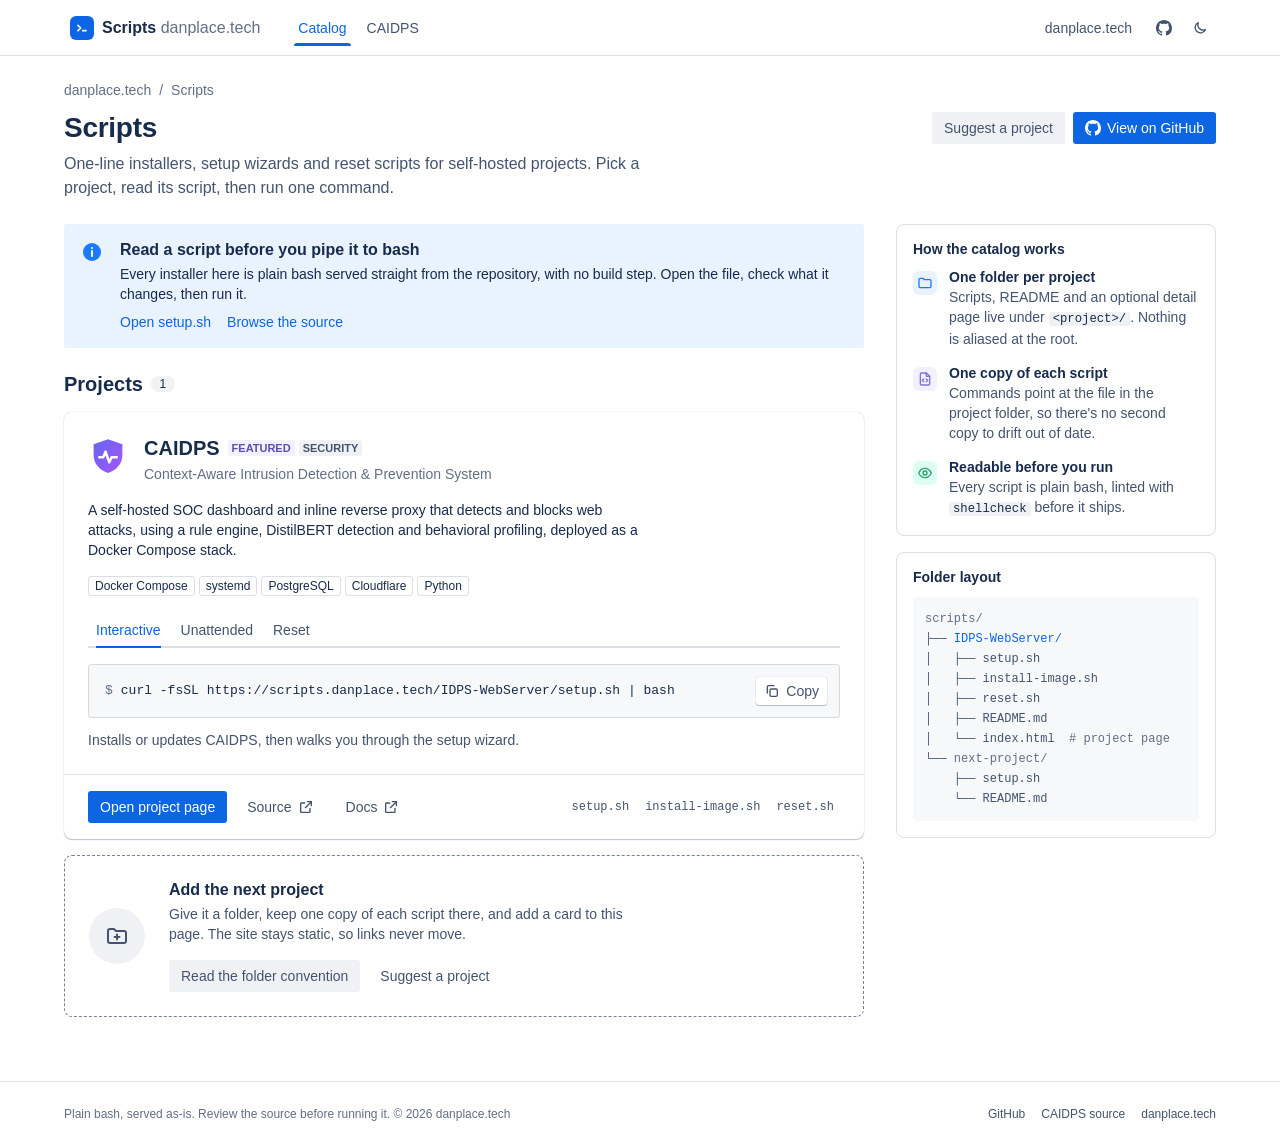
==== commit 5de1d912: "feat(site): use the CAIDPS logo from the IDPS-WebServer repo Copy frontend-react/public/logo.svg int" ====
--- a/index.html
+++ b/index.html
@@ -94,7 +94,7 @@
           <article class="card" aria-labelledby="caidps-title">
             <div class="card-body">
               <div class="project-head">
-                <span class="avatar" aria-hidden="true"><svg class="icon-24"><use href="assets/icons.svg#i-shield"/></svg></span>
+                <img class="project-logo" src="IDPS-WebServer/logo.svg" width="40" height="40" alt="">
                 <div class="project-head-text">
                   <h3 id="caidps-title" class="project-title">
                     <a href="IDPS-WebServer/">CAIDPS</a>
--- a/assets/site.css
+++ b/assets/site.css
@@ -621,32 +621,17 @@
   color: var(--ds-text-subtle);
 }
 
-/* ---------- Avatar (project) ---------- */
-.avatar {
-  display: grid;
-  place-items: center;
+/* ---------- Project logo (each project's own mark, same in both themes) ---------- */
+.project-logo {
+  display: block;
   width: 40px;
   height: 40px;
   flex: 0 0 auto;
-  border-radius: 6px;
-  background: var(--ds-bg-discovery-bold);
-  color: #FFFFFF;
-}
-
-.avatar-large {
+}
+
+.project-logo-large {
   width: 48px;
   height: 48px;
-  border-radius: 8px;
-}
-
-:root[data-theme="dark"] .avatar {
-  color: #1D2125;
-}
-
-@media (prefers-color-scheme: dark) {
-  :root:not([data-theme="light"]) .avatar {
-    color: #1D2125;
-  }
 }
 
 /* ---------- Lozenge, tag, badge ---------- */
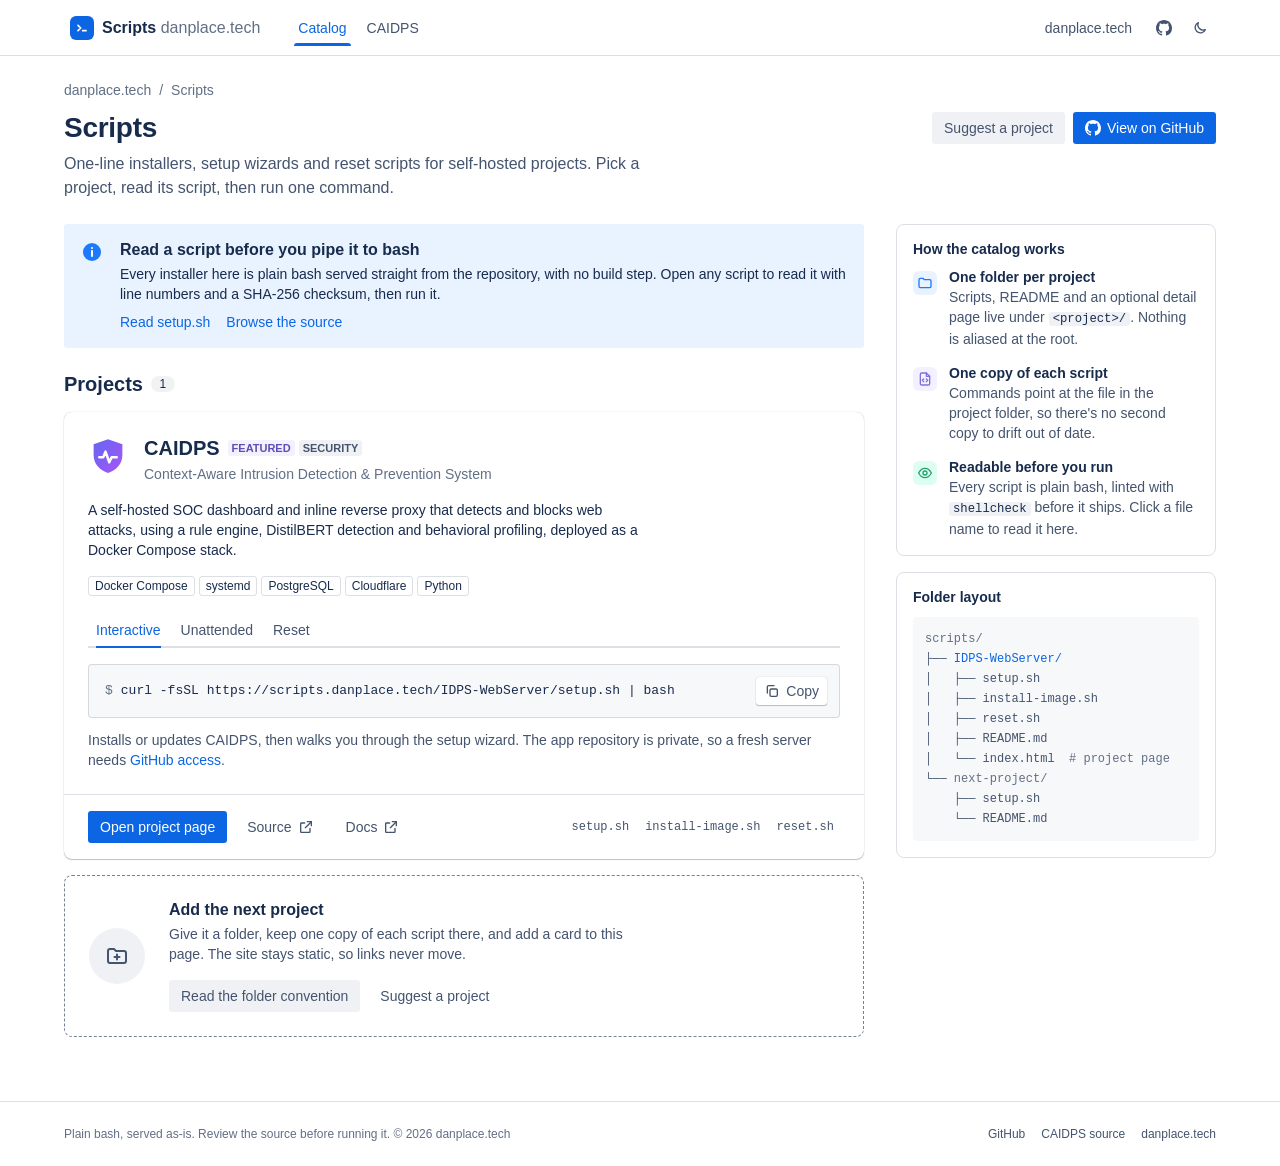
==== commit 28d6bf20: "feat(site): add script viewer, reference tables and 404 page - Script viewer dialog: line numbers, l" ====
--- a/index.html
+++ b/index.html
@@ -12,6 +12,7 @@
   <meta property="og:type" content="website">
   <meta property="og:url" content="https://scripts.danplace.tech/">
   <meta name="twitter:card" content="summary">
+  <link rel="canonical" href="https://scripts.danplace.tech/">
   <link rel="icon" href="favicon.svg" type="image/svg+xml">
   <script>
     try {
@@ -80,9 +81,9 @@
           <svg class="icon-24" aria-hidden="true"><use href="assets/icons.svg#i-info"/></svg>
           <div class="section-message-body">
             <h2 id="read-first-title" class="heading-small">Read a script before you pipe it to bash</h2>
-            <p>Every installer here is plain bash served straight from the repository, with no build step. Open the file, check what it changes, then run it.</p>
+            <p>Every installer here is plain bash served straight from the repository, with no build step. Open any script to read it with line numbers and a SHA-256 checksum, then run it.</p>
             <div class="section-message-actions">
-              <a href="IDPS-WebServer/setup.sh">Open setup.sh</a>
+              <a href="IDPS-WebServer/setup.sh" data-view-script data-source="https://github.com/Jerit3787/scripts/blob/main/IDPS-WebServer/setup.sh" data-description="CAIDPS installer and setup wizard">Read setup.sh</a>
               <a href="https://github.com/Jerit3787/scripts" target="_blank" rel="noopener">Browse the source</a>
             </div>
           </div>
@@ -136,7 +137,7 @@
                       <span class="copy-label">Copy</span>
                     </button>
                   </div>
-                  <p>Installs or updates CAIDPS, then walks you through the setup wizard.</p>
+                  <p>Installs or updates CAIDPS, then walks you through the setup wizard. The app repository is private, so a fresh server needs <a href="IDPS-WebServer/#install">GitHub access</a>.</p>
                 </div>
 
                 <div class="tab-panel" role="tabpanel" id="panel-unattended" aria-labelledby="tab-unattended" hidden>
@@ -148,7 +149,7 @@
                       <span class="copy-label">Copy</span>
                     </button>
                   </div>
-                  <p>Production install with the Docker Compose stack and no prompts. For an install without a git checkout, use the <a href="IDPS-WebServer/#install">image-only command</a>.</p>
+                  <p>Production install with the Docker Compose stack and no prompts. For an install without a git checkout, use the <a href="IDPS-WebServer/#image-only">image-only command</a>.</p>
                 </div>
 
                 <div class="tab-panel" role="tabpanel" id="panel-reset" aria-labelledby="tab-reset" hidden>
@@ -160,7 +161,7 @@
                       <span class="copy-label">Copy</span>
                     </button>
                   </div>
-                  <p>Deletes local CAIDPS data, database and volumes after you type <code>reset</code>. Back up first with <code>scripts/backup.sh create</code>.</p>
+                  <p>Deletes local CAIDPS data, database and volumes after you type <code>reset</code>. Back up first with <code>scripts/backup.sh create</code>, and see <a href="IDPS-WebServer/#reset">what it removes</a>.</p>
                 </div>
               </div>
             </div>
@@ -176,9 +177,9 @@
                 </a>
               </div>
               <ul class="file-chips" aria-label="Scripts in this project">
-                <li><a href="IDPS-WebServer/setup.sh">setup.sh</a></li>
-                <li><a href="IDPS-WebServer/install-image.sh">install-image.sh</a></li>
-                <li><a href="IDPS-WebServer/reset.sh">reset.sh</a></li>
+                <li><a href="IDPS-WebServer/setup.sh" data-view-script data-source="https://github.com/Jerit3787/scripts/blob/main/IDPS-WebServer/setup.sh" data-description="CAIDPS installer and setup wizard">setup.sh</a></li>
+                <li><a href="IDPS-WebServer/install-image.sh" data-view-script data-source="https://github.com/Jerit3787/scripts/blob/main/IDPS-WebServer/install-image.sh" data-description="CAIDPS image-only bootstrap">install-image.sh</a></li>
+                <li><a href="IDPS-WebServer/reset.sh" data-view-script data-source="https://github.com/Jerit3787/scripts/blob/main/IDPS-WebServer/reset.sh" data-description="CAIDPS factory reset">reset.sh</a></li>
               </ul>
             </div>
           </article>
@@ -219,7 +220,7 @@
               <span class="icon-tile tile-green" aria-hidden="true"><svg class="icon"><use href="assets/icons.svg#i-eye"/></svg></span>
               <div>
                 <h3 class="heading-xsmall">Readable before you run</h3>
-                <p>Every script is plain bash, linted with <code>shellcheck</code> before it ships.</p>
+                <p>Every script is plain bash, linted with <code>shellcheck</code> before it ships. Click a file name to read it here.</p>
               </div>
             </li>
           </ul>
--- a/assets/site.css
+++ b/assets/site.css
@@ -57,6 +57,10 @@
 
   --ds-shadow-raised: 0 1px 1px #091E4240, 0 0 1px #091E424F;
   --ds-shadow-overlay: 0 8px 12px #091E4226, 0 0 1px #091E424F;
+  --ds-blanket: #091E427D;
+  --ds-syntax-comment: #6B778C;
+  --ds-syntax-string: #216E4E;
+  --ds-syntax-keyword: #5E4DB2;
 
   --ds-font: ui-sans-serif, -apple-system, BlinkMacSystemFont, "Segoe UI", Ubuntu, "Helvetica Neue", sans-serif;
   --ds-font-code: ui-monospace, Menlo, "Segoe UI Mono", "Ubuntu Mono", monospace;
@@ -126,6 +130,10 @@
     --ds-border-selected: #579DFF;
     --ds-shadow-raised: 0 1px 1px #03040442, 0 0 1px #03040480;
     --ds-shadow-overlay: 0 0 0 1px #39424A, 0 8px 12px #0304045C, 0 0 1px 1px #03040480;
+    --ds-blanket: #10121499;
+    --ds-syntax-comment: #8C9BAB;
+    --ds-syntax-string: #7EE2B8;
+    --ds-syntax-keyword: #B8ACF6;
   }
 }
 
@@ -174,6 +182,10 @@
   --ds-border-selected: #579DFF;
   --ds-shadow-raised: 0 1px 1px #03040442, 0 0 1px #03040480;
   --ds-shadow-overlay: 0 0 0 1px #39424A, 0 8px 12px #0304045C, 0 0 1px 1px #03040480;
+  --ds-blanket: #10121499;
+  --ds-syntax-comment: #8C9BAB;
+  --ds-syntax-string: #7EE2B8;
+  --ds-syntax-keyword: #B8ACF6;
 }
 
 /* ---------- Base ---------- */
@@ -1300,6 +1312,366 @@
   }
 }
 
+/* ---------- Script viewer (modal dialog) ---------- */
+.viewer {
+  width: min(960px, calc(100vw - 32px));
+  max-width: none;
+  height: min(820px, calc(100vh - 64px));
+  max-height: none;
+  margin: auto;
+  padding: 0;
+  overflow: visible; /* the body scrolls; flags raised while open sit outside the box */
+  border: 0;
+  border-radius: var(--ds-radius-large);
+  background: var(--ds-surface-overlay);
+  color: var(--ds-text);
+  box-shadow: var(--ds-shadow-overlay);
+}
+
+.viewer[open] {
+  display: flex;
+  flex-direction: column;
+  animation: viewer-in 0.16s ease-out;
+}
+
+.viewer::backdrop {
+  background: var(--ds-blanket);
+}
+
+@keyframes viewer-in {
+  from {
+    opacity: 0;
+    transform: translateY(8px);
+  }
+}
+
+.viewer-header {
+  display: flex;
+  align-items: flex-start;
+  gap: var(--ds-space-200);
+  padding: var(--ds-space-300) var(--ds-space-300) var(--ds-space-200);
+}
+
+.viewer-heading {
+  flex: 1 1 auto;
+  min-width: 0;
+}
+
+.viewer-title {
+  font-family: var(--ds-font-code);
+  font-size: 20px;
+  font-weight: 600;
+  line-height: 24px;
+  overflow-wrap: anywhere;
+}
+
+.viewer-meta {
+  display: flex;
+  flex-wrap: wrap;
+  gap: var(--ds-space-050) var(--ds-space-200);
+  margin-top: var(--ds-space-050);
+  color: var(--ds-text-subtlest);
+}
+
+.viewer-hash {
+  display: flex;
+  align-items: center;
+  gap: var(--ds-space-100);
+  margin: 0 var(--ds-space-300) var(--ds-space-200);
+  padding: var(--ds-space-100) var(--ds-space-100) var(--ds-space-100) var(--ds-space-150);
+  border-radius: var(--ds-radius);
+  background: var(--ds-surface-sunken);
+  font-size: 12px;
+}
+
+.viewer-hash dt {
+  flex: 0 0 auto;
+  color: var(--ds-text-subtle);
+  font-weight: 600;
+}
+
+.viewer-hash dd {
+  flex: 1 1 auto;
+  min-width: 0;
+  margin: 0;
+  overflow: hidden;
+  color: var(--ds-text);
+  font-family: var(--ds-font-code);
+  text-overflow: ellipsis;
+  white-space: nowrap;
+}
+
+.viewer-hash .btn {
+  height: 24px;
+  padding: 0 var(--ds-space-075);
+  font-size: 12px;
+}
+
+.viewer-body {
+  flex: 1 1 auto;
+  min-height: 0;
+  overflow: auto;
+  border-top: 1px solid var(--ds-border);
+  border-bottom: 1px solid var(--ds-border);
+  background: var(--ds-surface-sunken);
+}
+
+.viewer-code {
+  display: grid;
+  grid-template-columns: max-content minmax(0, 1fr);
+  min-width: max-content;
+  font-family: var(--ds-font-code);
+  font-size: 12px;
+  line-height: 20px;
+}
+
+.viewer-code pre {
+  padding: var(--ds-space-150) 0;
+  white-space: pre;
+}
+
+.viewer-lines {
+  position: sticky;
+  left: 0;
+  padding: var(--ds-space-150) var(--ds-space-150) var(--ds-space-150) var(--ds-space-200) !important;
+  border-right: 1px solid var(--ds-border);
+  background: var(--ds-surface-sunken);
+  color: var(--ds-text-subtlest);
+  text-align: right;
+  user-select: none;
+}
+
+.viewer-src {
+  padding-right: var(--ds-space-300) !important;
+  padding-left: var(--ds-space-200) !important;
+  color: var(--ds-text);
+}
+
+.viewer-src .c {
+  color: var(--ds-syntax-comment);
+  font-style: italic;
+}
+
+.viewer-src .s {
+  color: var(--ds-syntax-string);
+}
+
+.viewer-src .k {
+  color: var(--ds-syntax-keyword);
+}
+
+.viewer-status {
+  display: grid;
+  place-items: center;
+  height: 100%;
+  padding: var(--ds-space-400);
+  color: var(--ds-text-subtle);
+  text-align: center;
+}
+
+.viewer-footer {
+  display: flex;
+  flex-wrap: wrap;
+  align-items: center;
+  justify-content: flex-end;
+  gap: var(--ds-space-100);
+  padding: var(--ds-space-200) var(--ds-space-300);
+}
+
+.viewer-footer .spacer {
+  margin-right: auto;
+}
+
+/* ---------- Table (dynamic table) ---------- */
+.table-wrap {
+  overflow-x: auto;
+  margin-top: var(--ds-space-100);
+}
+
+.table {
+  width: 100%;
+  border-collapse: collapse;
+  text-align: left;
+}
+
+.table th {
+  padding: var(--ds-space-100);
+  border-bottom: 2px solid var(--ds-border);
+  color: var(--ds-text-subtle);
+  font-size: 12px;
+  font-weight: 600;
+  line-height: 16px;
+  white-space: nowrap;
+}
+
+.table td {
+  padding: var(--ds-space-100);
+  border-bottom: 1px solid var(--ds-border);
+  vertical-align: top;
+}
+
+.table td:first-child {
+  width: 1%;
+  white-space: nowrap;
+}
+
+.table tr:last-child td {
+  border-bottom: 0;
+}
+
+.table tbody tr:hover td {
+  background: var(--ds-bg-neutral-subtle-hovered);
+}
+
+.table .default {
+  color: var(--ds-text-subtlest);
+}
+
+/* ---------- Two-column outcome list (reset) ---------- */
+.outcomes {
+  display: grid;
+  grid-template-columns: repeat(2, minmax(0, 1fr));
+  gap: var(--ds-space-200);
+}
+
+.outcome {
+  padding: var(--ds-space-200);
+  border: 1px solid var(--ds-border);
+  border-radius: var(--ds-radius);
+}
+
+.outcome h4 {
+  display: flex;
+  align-items: center;
+  gap: var(--ds-space-075);
+  margin: 0 0 var(--ds-space-100);
+  font-size: 14px;
+  font-weight: 600;
+  line-height: 16px;
+}
+
+.outcome ul {
+  display: grid;
+  gap: var(--ds-space-075);
+  padding-left: var(--ds-space-250);
+  color: var(--ds-text-subtle);
+}
+
+.outcome-remove h4 .icon {
+  color: var(--ds-text-danger);
+}
+
+.outcome-keep h4 .icon {
+  color: var(--ds-icon-success);
+}
+
+/* ---------- Secondary command (download first) ---------- */
+.alt-command {
+  display: grid;
+  gap: var(--ds-space-100);
+  margin-top: var(--ds-space-100);
+  padding-top: var(--ds-space-200);
+  border-top: 1px solid var(--ds-border);
+}
+
+.alt-command-head {
+  display: flex;
+  flex-wrap: wrap;
+  align-items: center;
+  justify-content: space-between;
+  gap: var(--ds-space-100);
+}
+
+.link-button {
+  padding: 0;
+  border: 0;
+  background: none;
+  color: var(--ds-link);
+  font-weight: 500;
+  cursor: pointer;
+}
+
+.link-button:hover {
+  text-decoration: underline;
+}
+
+/* ---------- Checklist (before you start) ---------- */
+.checklist {
+  display: grid;
+  gap: var(--ds-space-150);
+  list-style: none;
+}
+
+.checklist li {
+  display: flex;
+  gap: var(--ds-space-100);
+}
+
+.checklist li > .icon {
+  margin-top: 2px;
+  color: var(--ds-icon-success);
+}
+
+.checklist p {
+  color: var(--ds-text-subtle);
+}
+
+/* ---------- On this page ---------- */
+.layout > aside {
+  align-self: stretch;
+}
+
+.toc {
+  position: sticky;
+  top: 80px;
+}
+
+.toc ol {
+  display: grid;
+  list-style: none;
+  margin: 0 calc(var(--ds-space-100) * -1);
+}
+
+.toc a {
+  display: block;
+  padding: var(--ds-space-050) var(--ds-space-100);
+  border-radius: var(--ds-radius);
+  color: var(--ds-text-subtle);
+}
+
+.toc a:hover {
+  background: var(--ds-bg-neutral-subtle-hovered);
+  color: var(--ds-text);
+  text-decoration: none;
+}
+
+.toc a[aria-current="true"] {
+  background: var(--ds-bg-selected);
+  color: var(--ds-text-selected);
+  font-weight: 500;
+}
+
+/* ---------- 404 ---------- */
+.not-found {
+  display: grid;
+  justify-items: center;
+  gap: var(--ds-space-200);
+  max-width: 480px;
+  margin: var(--ds-space-800) auto;
+  text-align: center;
+}
+
+.not-found .empty-state-art {
+  width: 80px;
+  height: 80px;
+}
+
+.not-found p {
+  color: var(--ds-text-subtle);
+  font-size: 16px;
+  line-height: 24px;
+}
+
 /* ---------- Footer ---------- */
 .site-footer {
   border-top: 1px solid var(--ds-border);
@@ -1335,6 +1707,10 @@
   .layout {
     grid-template-columns: minmax(0, 1fr);
   }
+
+  .toc {
+    display: none;
+  }
 }
 
 @media (max-width: 720px) {
@@ -1399,6 +1775,28 @@
 
   .site-footer-inner {
     padding: var(--ds-space-200);
+  }
+
+  .outcomes {
+    grid-template-columns: minmax(0, 1fr);
+  }
+
+  .viewer {
+    width: 100vw;
+    height: 100%;
+    max-height: 100%;
+    border-radius: 0;
+  }
+
+  .viewer-header,
+  .viewer-footer {
+    padding-right: var(--ds-space-200);
+    padding-left: var(--ds-space-200);
+  }
+
+  .viewer-hash {
+    margin-right: var(--ds-space-200);
+    margin-left: var(--ds-space-200);
   }
 
   .flags {
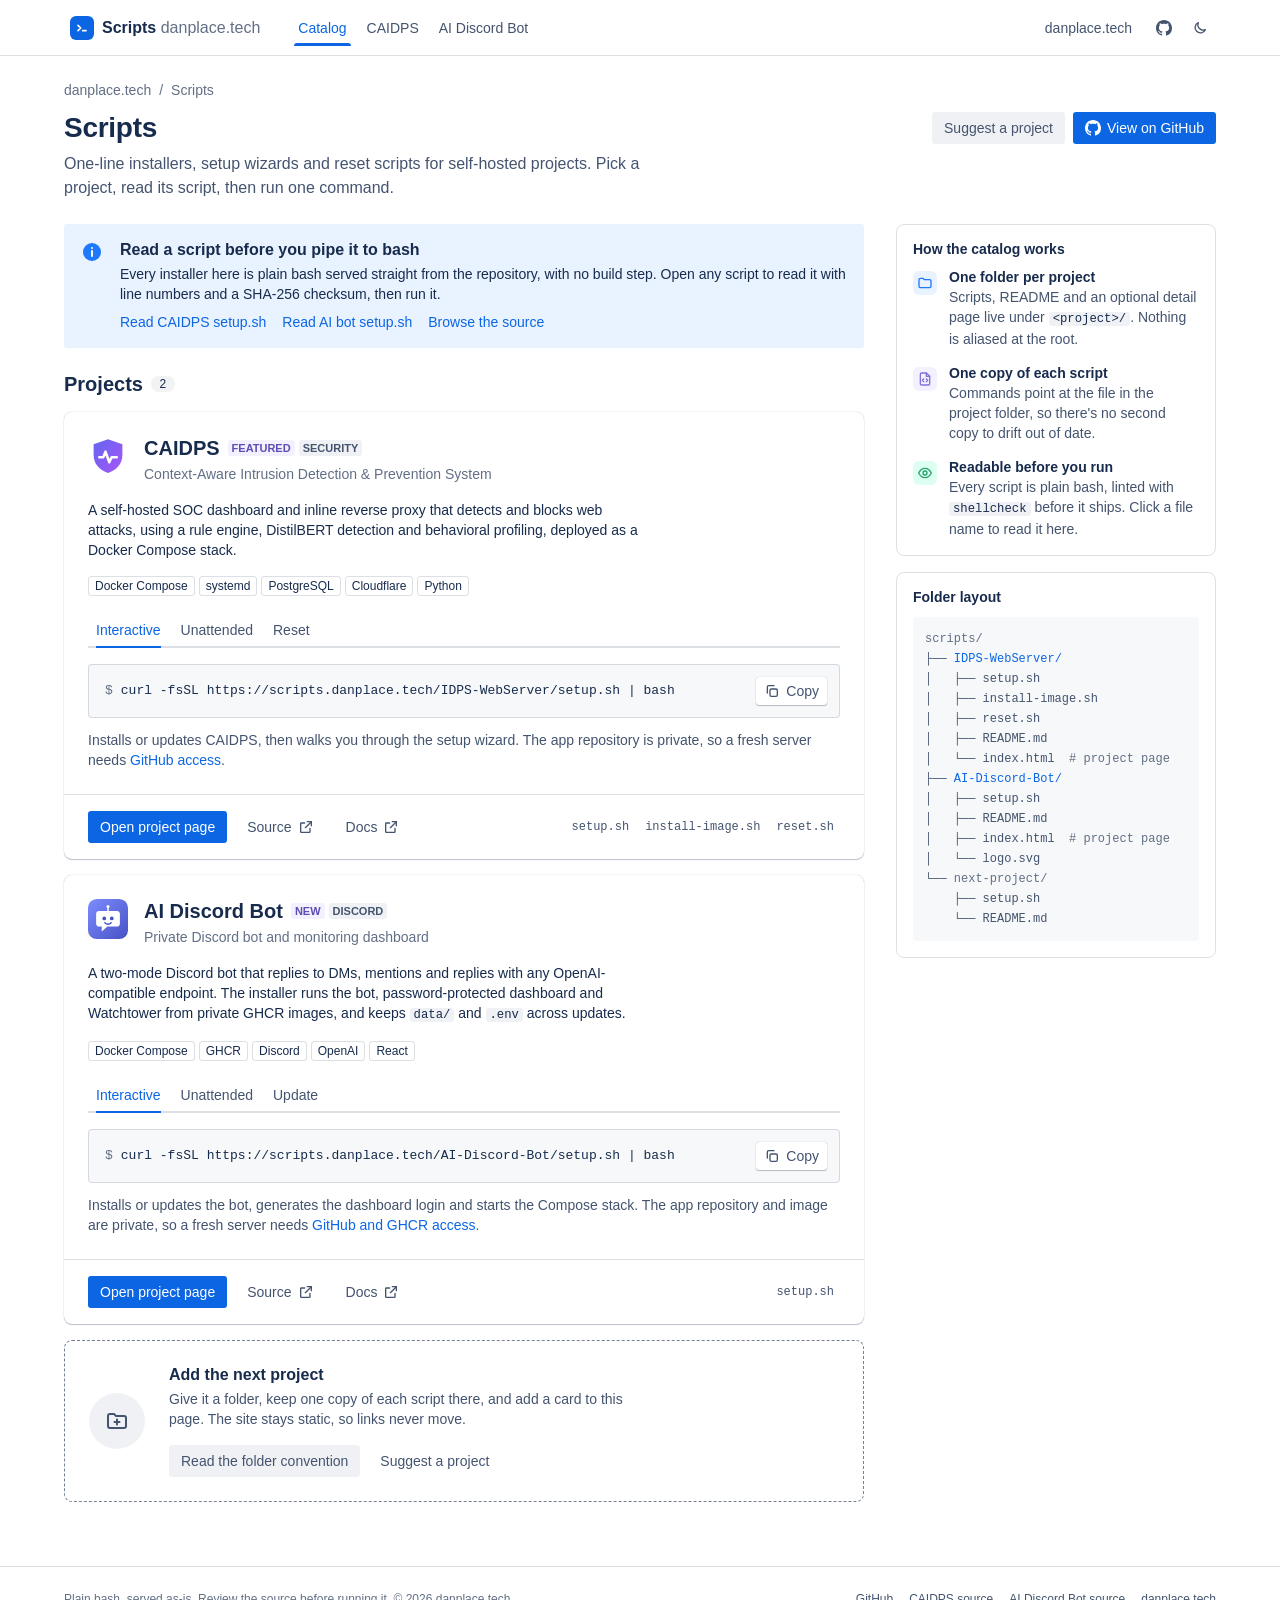
==== commit eaac8804: "feat: add AI Discord Bot installer Add an interactive/unattended container installer for the private" ====
--- a/index.html
+++ b/index.html
@@ -20,7 +20,7 @@
       if (t === 'light' || t === 'dark') document.documentElement.setAttribute('data-theme', t);
     } catch (e) {}
   </script>
-  <link rel="stylesheet" href="assets/site.css">
+  <link rel="stylesheet" href="assets/site.css?v=500451243d">
 </head>
 <body>
   <a class="skip-link" href="#main">Skip to content</a>
@@ -28,23 +28,24 @@
   <header class="topnav">
     <div class="topnav-inner">
       <a class="product" href="./" aria-label="Scripts catalog home">
-        <span class="product-logo" aria-hidden="true"><svg class="icon"><use href="assets/icons.svg#i-terminal"/></svg></span>
+        <span class="product-logo" aria-hidden="true"><svg class="icon"><use href="assets/icons.svg?v=500451243d#i-terminal"/></svg></span>
         <span>Scripts <span class="product-site">danplace.tech</span></span>
       </a>
       <nav aria-label="Primary">
         <ul class="nav-items">
           <li><a class="nav-item" href="./" aria-current="page">Catalog</a></li>
           <li><a class="nav-item" href="IDPS-WebServer/">CAIDPS</a></li>
+          <li><a class="nav-item" href="AI-Discord-Bot/">AI Discord Bot</a></li>
         </ul>
       </nav>
       <div class="topnav-end">
         <a class="btn btn-subtle hide-small" href="https://danplace.tech" target="_blank" rel="noopener">danplace.tech</a>
         <a class="btn btn-subtle btn-icon" href="https://github.com/Jerit3787/scripts" target="_blank" rel="noopener" aria-label="Scripts repository on GitHub" title="Scripts repository on GitHub">
-          <svg class="icon" aria-hidden="true"><use href="assets/icons.svg#i-github"/></svg>
+          <svg class="icon" aria-hidden="true"><use href="assets/icons.svg?v=500451243d#i-github"/></svg>
         </a>
         <button class="btn btn-subtle btn-icon theme-toggle" type="button" data-theme-toggle aria-label="Switch theme">
-          <svg class="icon icon-moon" aria-hidden="true"><use href="assets/icons.svg#i-moon"/></svg>
-          <svg class="icon icon-sun" aria-hidden="true"><use href="assets/icons.svg#i-sun"/></svg>
+          <svg class="icon icon-moon" aria-hidden="true"><use href="assets/icons.svg?v=500451243d#i-moon"/></svg>
+          <svg class="icon icon-sun" aria-hidden="true"><use href="assets/icons.svg?v=500451243d#i-sun"/></svg>
         </button>
       </div>
     </div>
@@ -69,7 +70,7 @@
       <div class="btn-group">
         <a class="btn" href="https://github.com/Jerit3787/scripts/issues" target="_blank" rel="noopener">Suggest a project</a>
         <a class="btn btn-primary" href="https://github.com/Jerit3787/scripts" target="_blank" rel="noopener">
-          <svg class="icon" aria-hidden="true"><use href="assets/icons.svg#i-github"/></svg>
+          <svg class="icon" aria-hidden="true"><use href="assets/icons.svg?v=500451243d#i-github"/></svg>
           View on GitHub
         </a>
       </div>
@@ -78,19 +79,20 @@
     <div class="layout">
       <div class="stack">
         <section class="section-message" aria-labelledby="read-first-title">
-          <svg class="icon-24" aria-hidden="true"><use href="assets/icons.svg#i-info"/></svg>
+          <svg class="icon-24" aria-hidden="true"><use href="assets/icons.svg?v=500451243d#i-info"/></svg>
           <div class="section-message-body">
             <h2 id="read-first-title" class="heading-small">Read a script before you pipe it to bash</h2>
             <p>Every installer here is plain bash served straight from the repository, with no build step. Open any script to read it with line numbers and a SHA-256 checksum, then run it.</p>
             <div class="section-message-actions">
-              <a href="IDPS-WebServer/setup.sh" data-view-script data-source="https://github.com/Jerit3787/scripts/blob/main/IDPS-WebServer/setup.sh" data-description="CAIDPS installer and setup wizard">Read setup.sh</a>
+              <a href="IDPS-WebServer/setup.sh" data-view-script data-source="https://github.com/Jerit3787/scripts/blob/main/IDPS-WebServer/setup.sh" data-description="CAIDPS installer and setup wizard">Read CAIDPS setup.sh</a>
+              <a href="AI-Discord-Bot/setup.sh" data-view-script data-source="https://github.com/Jerit3787/scripts/blob/main/AI-Discord-Bot/setup.sh" data-description="AI Discord Bot installer">Read AI bot setup.sh</a>
               <a href="https://github.com/Jerit3787/scripts" target="_blank" rel="noopener">Browse the source</a>
             </div>
           </div>
         </section>
 
         <section class="stack-tight" id="catalog" aria-labelledby="catalog-title">
-          <h2 id="catalog-title" class="section-heading">Projects <span class="badge" aria-label="1 project">1</span></h2>
+          <h2 id="catalog-title" class="section-heading">Projects <span class="badge" aria-label="2 projects">2</span></h2>
 
           <article class="card" aria-labelledby="caidps-title">
             <div class="card-body">
@@ -132,8 +134,8 @@
                   <div class="code-block">
                     <pre><span class="prompt" aria-hidden="true">$</span><code id="cmd-interactive">curl -fsSL https://scripts.danplace.tech/IDPS-WebServer/setup.sh | bash</code></pre>
                     <button class="btn" type="button" data-copy-target="cmd-interactive" aria-label="Copy interactive install command">
-                      <svg class="icon icon-copy" aria-hidden="true"><use href="assets/icons.svg#i-copy"/></svg>
-                      <svg class="icon icon-check" aria-hidden="true"><use href="assets/icons.svg#i-check"/></svg>
+                      <svg class="icon icon-copy" aria-hidden="true"><use href="assets/icons.svg?v=500451243d#i-copy"/></svg>
+                      <svg class="icon icon-check" aria-hidden="true"><use href="assets/icons.svg?v=500451243d#i-check"/></svg>
                       <span class="copy-label">Copy</span>
                     </button>
                   </div>
@@ -144,8 +146,8 @@
                   <div class="code-block">
                     <pre><span class="prompt" aria-hidden="true">$</span><code id="cmd-unattended">curl -fsSL https://scripts.danplace.tech/IDPS-WebServer/setup.sh | CAIDPS_NON_INTERACTIVE=1 bash</code></pre>
                     <button class="btn" type="button" data-copy-target="cmd-unattended" aria-label="Copy unattended install command">
-                      <svg class="icon icon-copy" aria-hidden="true"><use href="assets/icons.svg#i-copy"/></svg>
-                      <svg class="icon icon-check" aria-hidden="true"><use href="assets/icons.svg#i-check"/></svg>
+                      <svg class="icon icon-copy" aria-hidden="true"><use href="assets/icons.svg?v=500451243d#i-copy"/></svg>
+                      <svg class="icon icon-check" aria-hidden="true"><use href="assets/icons.svg?v=500451243d#i-check"/></svg>
                       <span class="copy-label">Copy</span>
                     </button>
                   </div>
@@ -156,8 +158,8 @@
                   <div class="code-block">
                     <pre><span class="prompt" aria-hidden="true">$</span><code id="cmd-reset">curl -fsSL https://scripts.danplace.tech/IDPS-WebServer/reset.sh | bash</code></pre>
                     <button class="btn" type="button" data-copy-target="cmd-reset" aria-label="Copy reset command">
-                      <svg class="icon icon-copy" aria-hidden="true"><use href="assets/icons.svg#i-copy"/></svg>
-                      <svg class="icon icon-check" aria-hidden="true"><use href="assets/icons.svg#i-check"/></svg>
+                      <svg class="icon icon-copy" aria-hidden="true"><use href="assets/icons.svg?v=500451243d#i-copy"/></svg>
+                      <svg class="icon icon-check" aria-hidden="true"><use href="assets/icons.svg?v=500451243d#i-check"/></svg>
                       <span class="copy-label">Copy</span>
                     </button>
                   </div>
@@ -170,10 +172,10 @@
               <div class="btn-group">
                 <a class="btn btn-primary" href="IDPS-WebServer/">Open project page</a>
                 <a class="btn btn-subtle" href="https://github.com/Jerit3787/IDPS-WebServer" target="_blank" rel="noopener">
-                  Source <svg class="icon" aria-hidden="true"><use href="assets/icons.svg#i-external"/></svg>
+                  Source <svg class="icon" aria-hidden="true"><use href="assets/icons.svg?v=500451243d#i-external"/></svg>
                 </a>
                 <a class="btn btn-subtle" href="https://github.com/Jerit3787/scripts/blob/main/IDPS-WebServer/README.md" target="_blank" rel="noopener">
-                  Docs <svg class="icon" aria-hidden="true"><use href="assets/icons.svg#i-external"/></svg>
+                  Docs <svg class="icon" aria-hidden="true"><use href="assets/icons.svg?v=500451243d#i-external"/></svg>
                 </a>
               </div>
               <ul class="file-chips" aria-label="Scripts in this project">
@@ -184,8 +186,105 @@
             </div>
           </article>
 
+          <article class="card" aria-labelledby="ai-bot-title">
+            <div class="card-body">
+              <div class="project-head">
+                <img class="project-logo" src="AI-Discord-Bot/logo.svg" width="40" height="40" alt="">
+                <div class="project-head-text">
+                  <h3 id="ai-bot-title" class="project-title">
+                    <a href="AI-Discord-Bot/">AI Discord Bot</a>
+                    <span class="lozenges">
+                      <span class="lozenge lozenge-new">New</span>
+                      <span class="lozenge">Discord</span>
+                    </span>
+                  </h3>
+                  <p class="project-subtitle">Private Discord bot and monitoring dashboard</p>
+                </div>
+              </div>
+
+              <p class="project-desc">
+                A two-mode Discord bot that replies to DMs, mentions and replies with any OpenAI-compatible
+                endpoint. The installer runs the bot, password-protected dashboard and Watchtower from private
+                GHCR images, and keeps <code>data/</code> and <code>.env</code> across updates.
+              </p>
+
+              <ul class="tags" aria-label="Technologies">
+                <li class="tag">Docker Compose</li>
+                <li class="tag">GHCR</li>
+                <li class="tag">Discord</li>
+                <li class="tag">OpenAI</li>
+                <li class="tag">React</li>
+              </ul>
+
+              <div class="tabs" data-tabs>
+                <div class="tab-list" role="tablist" aria-label="AI Discord Bot commands">
+                  <button class="tab" type="button" role="tab" id="tab-ai-interactive" aria-controls="panel-ai-interactive" aria-selected="true">Interactive</button>
+                  <button class="tab" type="button" role="tab" id="tab-ai-unattended" aria-controls="panel-ai-unattended" aria-selected="false" tabindex="-1">Unattended</button>
+                  <button class="tab" type="button" role="tab" id="tab-ai-update" aria-controls="panel-ai-update" aria-selected="false" tabindex="-1">Update</button>
+                </div>
+
+                <div class="tab-panel" role="tabpanel" id="panel-ai-interactive" aria-labelledby="tab-ai-interactive">
+                  <div class="code-block">
+                    <pre><span class="prompt" aria-hidden="true">$</span><code id="cmd-ai-interactive">curl -fsSL https://scripts.danplace.tech/AI-Discord-Bot/setup.sh | bash</code></pre>
+                    <button class="btn" type="button" data-copy-target="cmd-ai-interactive" aria-label="Copy interactive install command">
+                      <svg class="icon icon-copy" aria-hidden="true"><use href="assets/icons.svg?v=500451243d#i-copy"/></svg>
+                      <svg class="icon icon-check" aria-hidden="true"><use href="assets/icons.svg?v=500451243d#i-check"/></svg>
+                      <span class="copy-label">Copy</span>
+                    </button>
+                  </div>
+                  <p>Installs or updates the bot, generates the dashboard login and starts the Compose stack. The app repository and image are private, so a fresh server needs <a href="AI-Discord-Bot/#install">GitHub and GHCR access</a>.</p>
+                </div>
+
+                <div class="tab-panel" role="tabpanel" id="panel-ai-unattended" aria-labelledby="tab-ai-unattended" hidden>
+                  <div class="code-block">
+                    <pre><span class="prompt" aria-hidden="true">$</span><code id="cmd-ai-unattended">curl -fsSL https://scripts.danplace.tech/AI-Discord-Bot/setup.sh | \
+  GITHUB_TOKEN=... GHCR_USER=Jerit3787 \
+  DISCORD_TOKEN=... OPENAI_API_KEY=... \
+  AI_DISCORD_BOT_NON_INTERACTIVE=1 bash</code></pre>
+                    <button class="btn" type="button" data-copy-target="cmd-ai-unattended" aria-label="Copy unattended install command">
+                      <svg class="icon icon-copy" aria-hidden="true"><use href="assets/icons.svg?v=500451243d#i-copy"/></svg>
+                      <svg class="icon icon-check" aria-hidden="true"><use href="assets/icons.svg?v=500451243d#i-check"/></svg>
+                      <span class="copy-label">Copy</span>
+                    </button>
+                  </div>
+                  <p>No prompts. A fresh unattended install needs the Discord token and API key; the dashboard password is generated and printed once. Add <code>DASHBOARD_HOST_IP</code> to publish it on a Tailscale or LAN address.</p>
+                </div>
+
+                <div class="tab-panel" role="tabpanel" id="panel-ai-update" aria-labelledby="tab-ai-update" hidden>
+                  <div class="code-block">
+                    <pre><span class="prompt" aria-hidden="true">$</span><code id="cmd-ai-update">curl -fsSL https://scripts.danplace.tech/AI-Discord-Bot/setup.sh | bash
+
+# Image-only update
+discord-bot update</code></pre>
+                    <button class="btn" type="button" data-copy-target="cmd-ai-update" aria-label="Copy update command">
+                      <svg class="icon icon-copy" aria-hidden="true"><use href="assets/icons.svg?v=500451243d#i-copy"/></svg>
+                      <svg class="icon icon-check" aria-hidden="true"><use href="assets/icons.svg?v=500451243d#i-check"/></svg>
+                      <span class="copy-label">Copy</span>
+                    </button>
+                  </div>
+                  <p>Re-running preserves <code>.env</code> and <code>data/</code>, fast-forwards the checkout and recreates the containers. The dashboard <strong>Update bot</strong> button uses Watchtower for the bot image only.</p>
+                </div>
+              </div>
+            </div>
+
+            <div class="card-footer">
+              <div class="btn-group">
+                <a class="btn btn-primary" href="AI-Discord-Bot/">Open project page</a>
+                <a class="btn btn-subtle" href="https://github.com/Jerit3787/ai-discord-bot" target="_blank" rel="noopener">
+                  Source <svg class="icon" aria-hidden="true"><use href="assets/icons.svg?v=500451243d#i-external"/></svg>
+                </a>
+                <a class="btn btn-subtle" href="https://github.com/Jerit3787/scripts/blob/main/AI-Discord-Bot/README.md" target="_blank" rel="noopener">
+                  Docs <svg class="icon" aria-hidden="true"><use href="assets/icons.svg?v=500451243d#i-external"/></svg>
+                </a>
+              </div>
+              <ul class="file-chips" aria-label="Scripts in this project">
+                <li><a href="AI-Discord-Bot/setup.sh" data-view-script data-source="https://github.com/Jerit3787/scripts/blob/main/AI-Discord-Bot/setup.sh" data-description="AI Discord Bot installer">setup.sh</a></li>
+              </ul>
+            </div>
+          </article>
+
           <div class="empty-state">
-            <span class="empty-state-art" aria-hidden="true"><svg class="icon-24"><use href="assets/icons.svg#i-folder-plus"/></svg></span>
+            <span class="empty-state-art" aria-hidden="true"><svg class="icon-24"><use href="assets/icons.svg?v=500451243d#i-folder-plus"/></svg></span>
             <div>
               <h3 class="heading-small">Add the next project</h3>
               <p>Give it a folder, keep one copy of each script there, and add a card to this page. The site stays static, so links never move.</p>
@@ -203,21 +302,21 @@
           <h2 id="how-title" class="panel-title">How the catalog works</h2>
           <ul class="rule-list">
             <li>
-              <span class="icon-tile tile-blue" aria-hidden="true"><svg class="icon"><use href="assets/icons.svg#i-folder"/></svg></span>
+              <span class="icon-tile tile-blue" aria-hidden="true"><svg class="icon"><use href="assets/icons.svg?v=500451243d#i-folder"/></svg></span>
               <div>
                 <h3 class="heading-xsmall">One folder per project</h3>
                 <p>Scripts, README and an optional detail page live under <code>&lt;project&gt;/</code>. Nothing is aliased at the root.</p>
               </div>
             </li>
             <li>
-              <span class="icon-tile tile-purple" aria-hidden="true"><svg class="icon"><use href="assets/icons.svg#i-file-code"/></svg></span>
+              <span class="icon-tile tile-purple" aria-hidden="true"><svg class="icon"><use href="assets/icons.svg?v=500451243d#i-file-code"/></svg></span>
               <div>
                 <h3 class="heading-xsmall">One copy of each script</h3>
                 <p>Commands point at the file in the project folder, so there's no second copy to drift out of date.</p>
               </div>
             </li>
             <li>
-              <span class="icon-tile tile-green" aria-hidden="true"><svg class="icon"><use href="assets/icons.svg#i-eye"/></svg></span>
+              <span class="icon-tile tile-green" aria-hidden="true"><svg class="icon"><use href="assets/icons.svg?v=500451243d#i-eye"/></svg></span>
               <div>
                 <h3 class="heading-xsmall">Readable before you run</h3>
                 <p>Every script is plain bash, linted with <code>shellcheck</code> before it ships. Click a file name to read it here.</p>
@@ -235,6 +334,11 @@
 │   ├── reset.sh
 │   ├── README.md
 │   └── index.html  <span class="dim"># project page</span>
+├── <span class="hl">AI-Discord-Bot/</span>
+│   ├── setup.sh
+│   ├── README.md
+│   ├── index.html  <span class="dim"># project page</span>
+│   └── logo.svg
 └── <span class="dim">next-project/</span>
     ├── setup.sh
     └── README.md</pre>
@@ -249,11 +353,12 @@
       <ul class="footer-links">
         <li><a href="https://github.com/Jerit3787/scripts" target="_blank" rel="noopener">GitHub</a></li>
         <li><a href="https://github.com/Jerit3787/IDPS-WebServer" target="_blank" rel="noopener">CAIDPS source</a></li>
+        <li><a href="https://github.com/Jerit3787/ai-discord-bot" target="_blank" rel="noopener">AI Discord Bot source</a></li>
         <li><a href="https://danplace.tech" target="_blank" rel="noopener">danplace.tech</a></li>
       </ul>
     </div>
   </footer>
 
-  <script src="assets/site.js"></script>
+  <script src="assets/site.js?v=500451243d"></script>
 </body>
 </html>
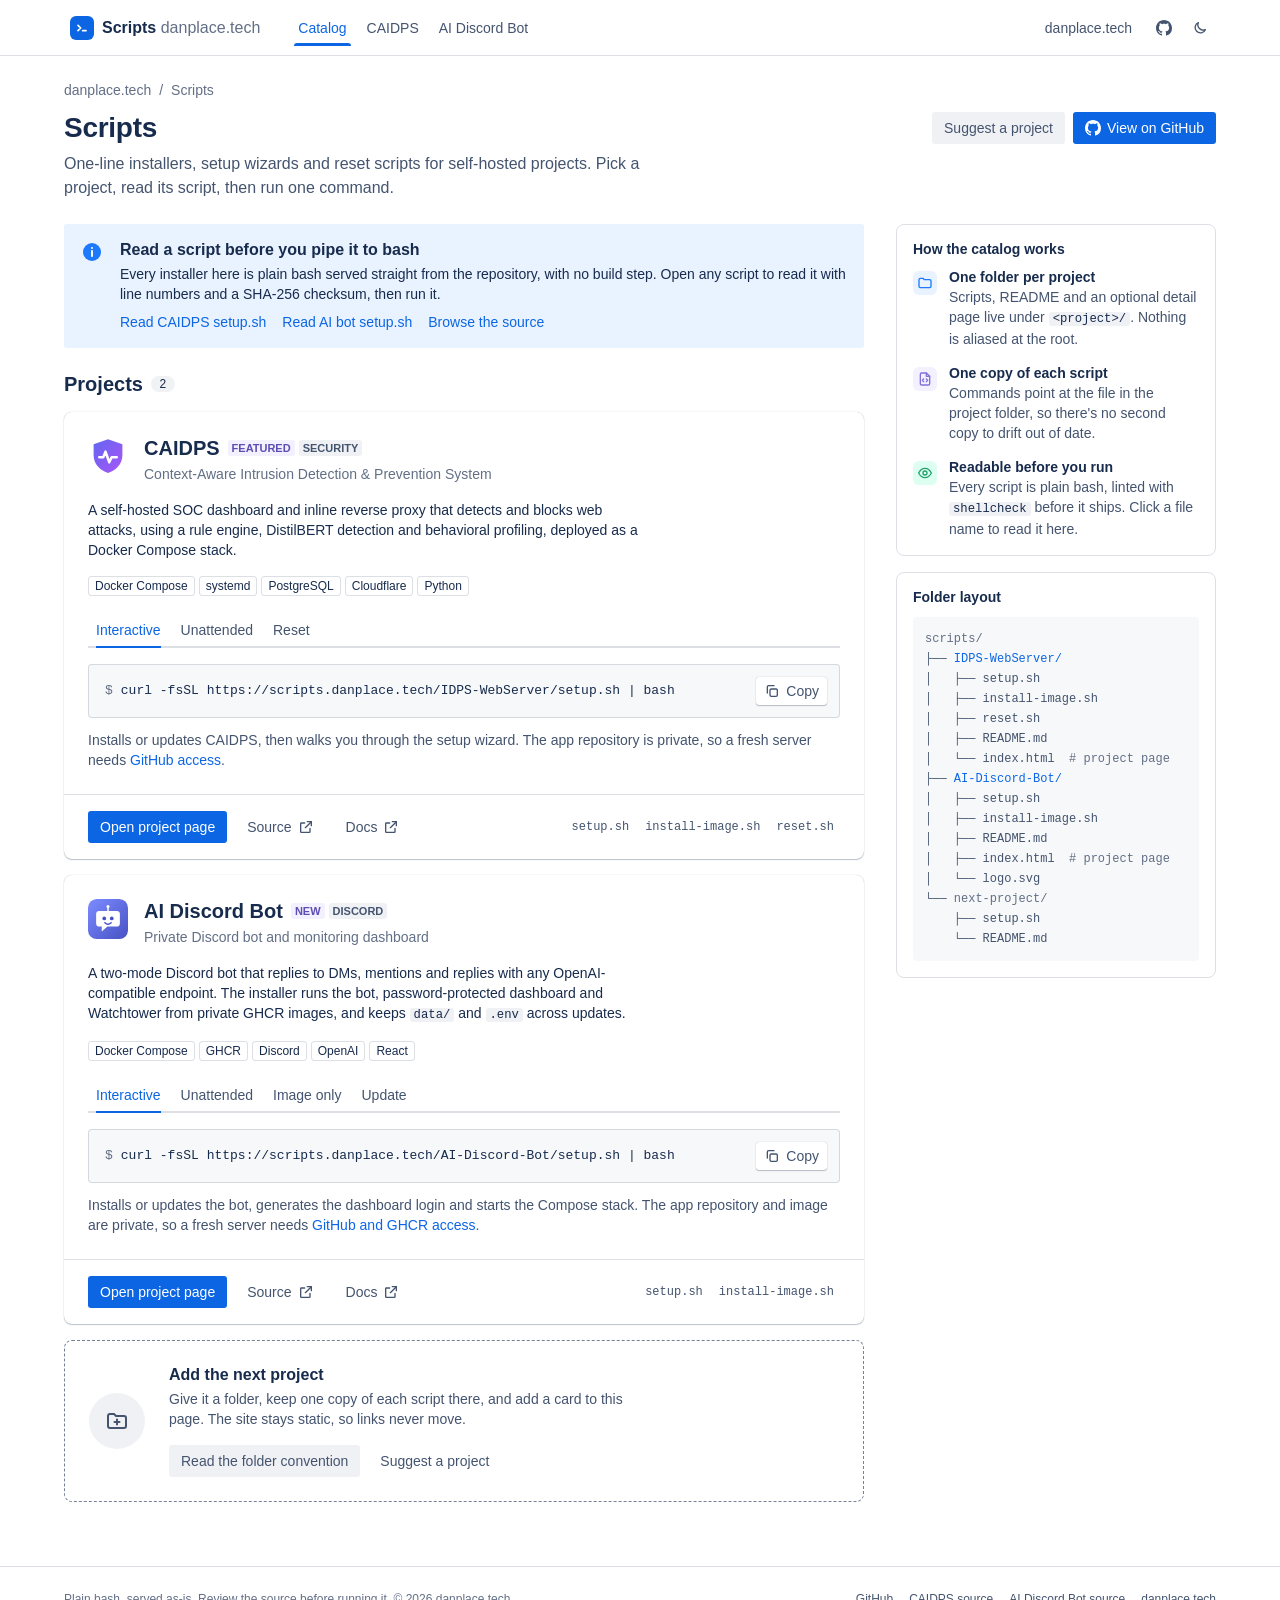
==== commit bf93abe2: "feat: add an image-only AI Discord Bot installer Pull the image and extract its /app/host-bundle ins" ====
--- a/index.html
+++ b/index.html
@@ -220,6 +220,7 @@
                 <div class="tab-list" role="tablist" aria-label="AI Discord Bot commands">
                   <button class="tab" type="button" role="tab" id="tab-ai-interactive" aria-controls="panel-ai-interactive" aria-selected="true">Interactive</button>
                   <button class="tab" type="button" role="tab" id="tab-ai-unattended" aria-controls="panel-ai-unattended" aria-selected="false" tabindex="-1">Unattended</button>
+                  <button class="tab" type="button" role="tab" id="tab-ai-image" aria-controls="panel-ai-image" aria-selected="false" tabindex="-1">Image only</button>
                   <button class="tab" type="button" role="tab" id="tab-ai-update" aria-controls="panel-ai-update" aria-selected="false" tabindex="-1">Update</button>
                 </div>
 
@@ -238,7 +239,7 @@
                 <div class="tab-panel" role="tabpanel" id="panel-ai-unattended" aria-labelledby="tab-ai-unattended" hidden>
                   <div class="code-block">
                     <pre><span class="prompt" aria-hidden="true">$</span><code id="cmd-ai-unattended">curl -fsSL https://scripts.danplace.tech/AI-Discord-Bot/setup.sh | \
-  GITHUB_TOKEN=... GHCR_USER=Jerit3787 \
+  GITHUB_TOKEN=... GHCR_USER='&lt;your GitHub username&gt;' \
   DISCORD_TOKEN=... OPENAI_API_KEY=... \
   AI_DISCORD_BOT_NON_INTERACTIVE=1 bash</code></pre>
                     <button class="btn" type="button" data-copy-target="cmd-ai-unattended" aria-label="Copy unattended install command">
@@ -250,11 +251,24 @@
                   <p>No prompts. A fresh unattended install needs the Discord token and API key; the dashboard password is generated and printed once. Add <code>DASHBOARD_HOST_IP</code> to publish it on a Tailscale or LAN address.</p>
                 </div>
 
+                <div class="tab-panel" role="tabpanel" id="panel-ai-image" aria-labelledby="tab-ai-image" hidden>
+                  <div class="code-block">
+                    <pre><span class="prompt" aria-hidden="true">$</span><code id="cmd-ai-image">curl -fsSL https://scripts.danplace.tech/AI-Discord-Bot/install-image.sh | \
+  GHCR_TOKEN=... GHCR_USER='&lt;your GitHub username&gt;' bash</code></pre>
+                    <button class="btn" type="button" data-copy-target="cmd-ai-image" aria-label="Copy image-only install command">
+                      <svg class="icon icon-copy" aria-hidden="true"><use href="assets/icons.svg?v=500451243d#i-copy"/></svg>
+                      <svg class="icon icon-check" aria-hidden="true"><use href="assets/icons.svg?v=500451243d#i-check"/></svg>
+                      <span class="copy-label">Copy</span>
+                    </button>
+                  </div>
+                  <p>Pulls the image and extracts the Compose file and host tools from <code>/app/host-bundle</code>. It never clones the repository; <code>.env</code> and <code>data/</code> are preserved on re-runs.</p>
+                </div>
+
                 <div class="tab-panel" role="tabpanel" id="panel-ai-update" aria-labelledby="tab-ai-update" hidden>
                   <div class="code-block">
                     <pre><span class="prompt" aria-hidden="true">$</span><code id="cmd-ai-update">curl -fsSL https://scripts.danplace.tech/AI-Discord-Bot/setup.sh | bash
 
-# Image-only update
+# Container-only update
 discord-bot update</code></pre>
                     <button class="btn" type="button" data-copy-target="cmd-ai-update" aria-label="Copy update command">
                       <svg class="icon icon-copy" aria-hidden="true"><use href="assets/icons.svg?v=500451243d#i-copy"/></svg>
@@ -279,6 +293,7 @@
               </div>
               <ul class="file-chips" aria-label="Scripts in this project">
                 <li><a href="AI-Discord-Bot/setup.sh" data-view-script data-source="https://github.com/Jerit3787/scripts/blob/main/AI-Discord-Bot/setup.sh" data-description="AI Discord Bot installer">setup.sh</a></li>
+                <li><a href="AI-Discord-Bot/install-image.sh" data-view-script data-source="https://github.com/Jerit3787/scripts/blob/main/AI-Discord-Bot/install-image.sh" data-description="AI Discord Bot image-only installer">install-image.sh</a></li>
               </ul>
             </div>
           </article>
@@ -336,6 +351,7 @@
 │   └── index.html  <span class="dim"># project page</span>
 ├── <span class="hl">AI-Discord-Bot/</span>
 │   ├── setup.sh
+│   ├── install-image.sh
 │   ├── README.md
 │   ├── index.html  <span class="dim"># project page</span>
 │   └── logo.svg
